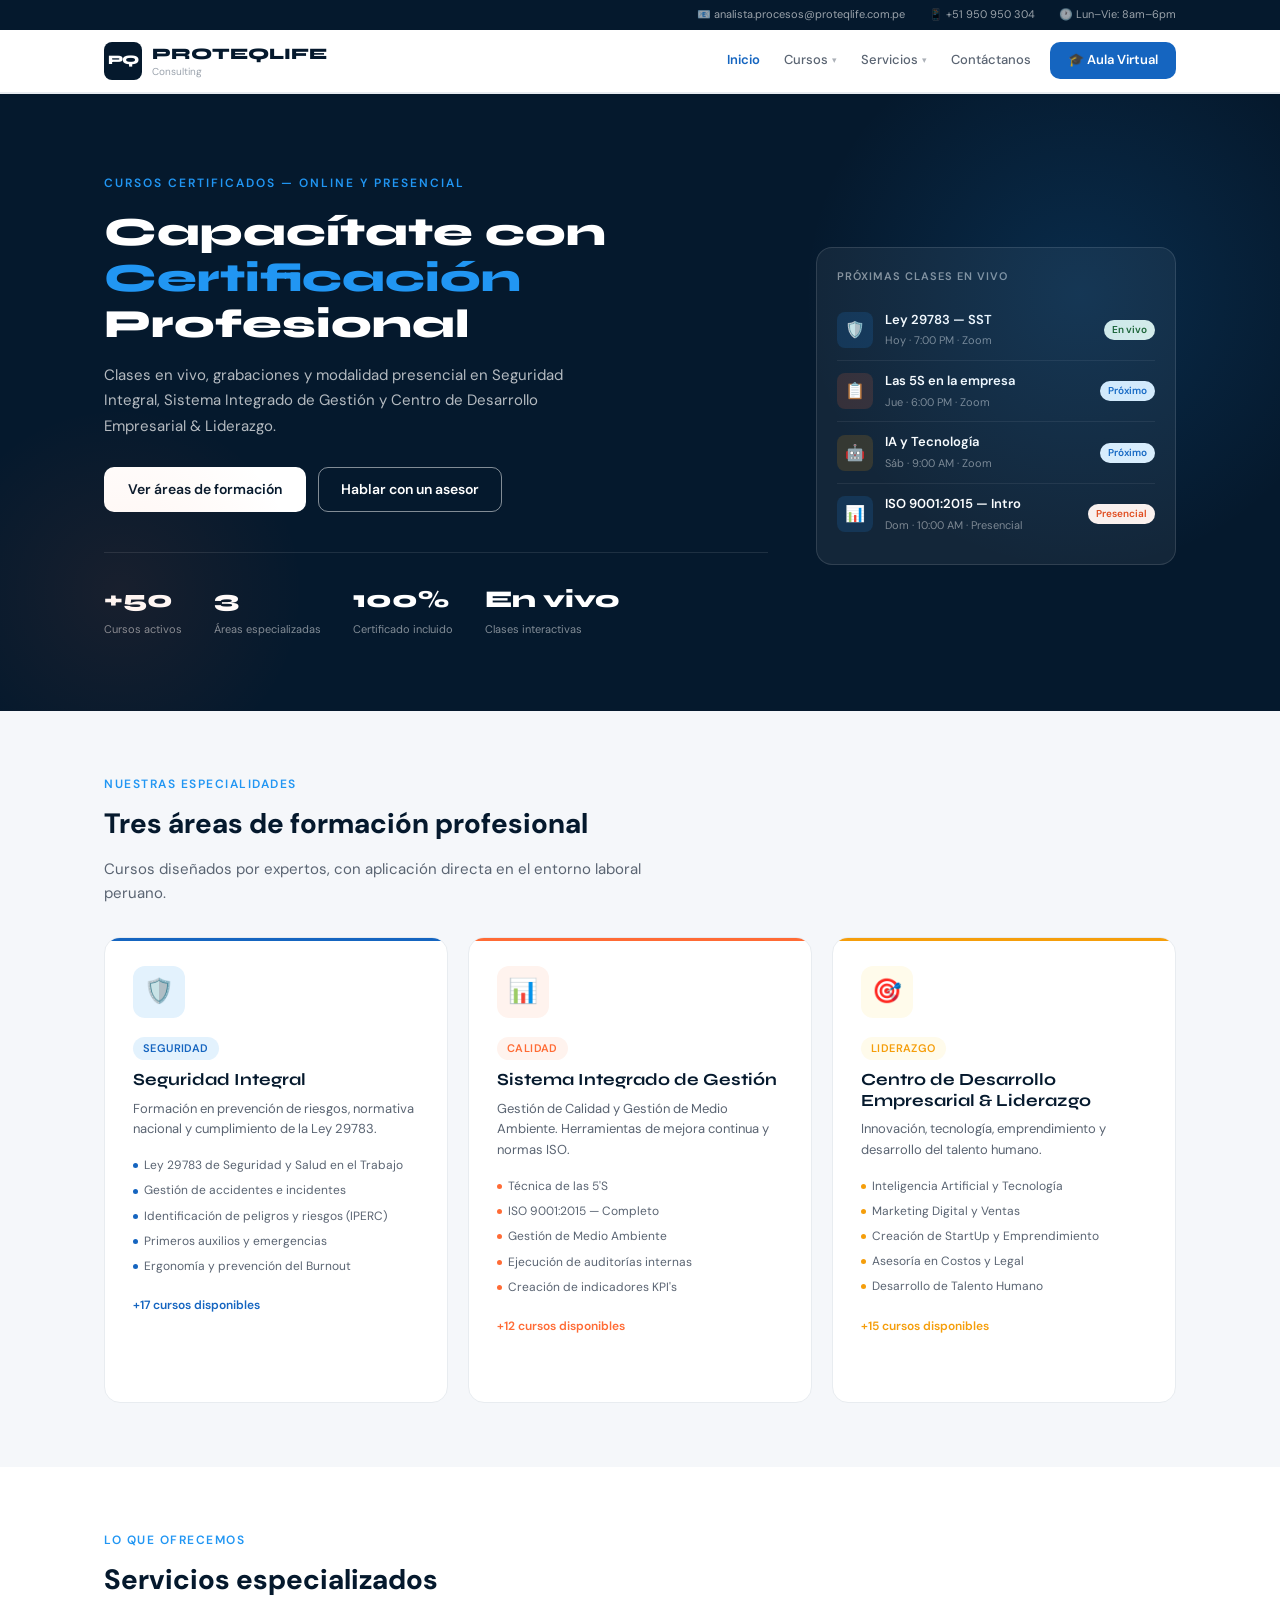
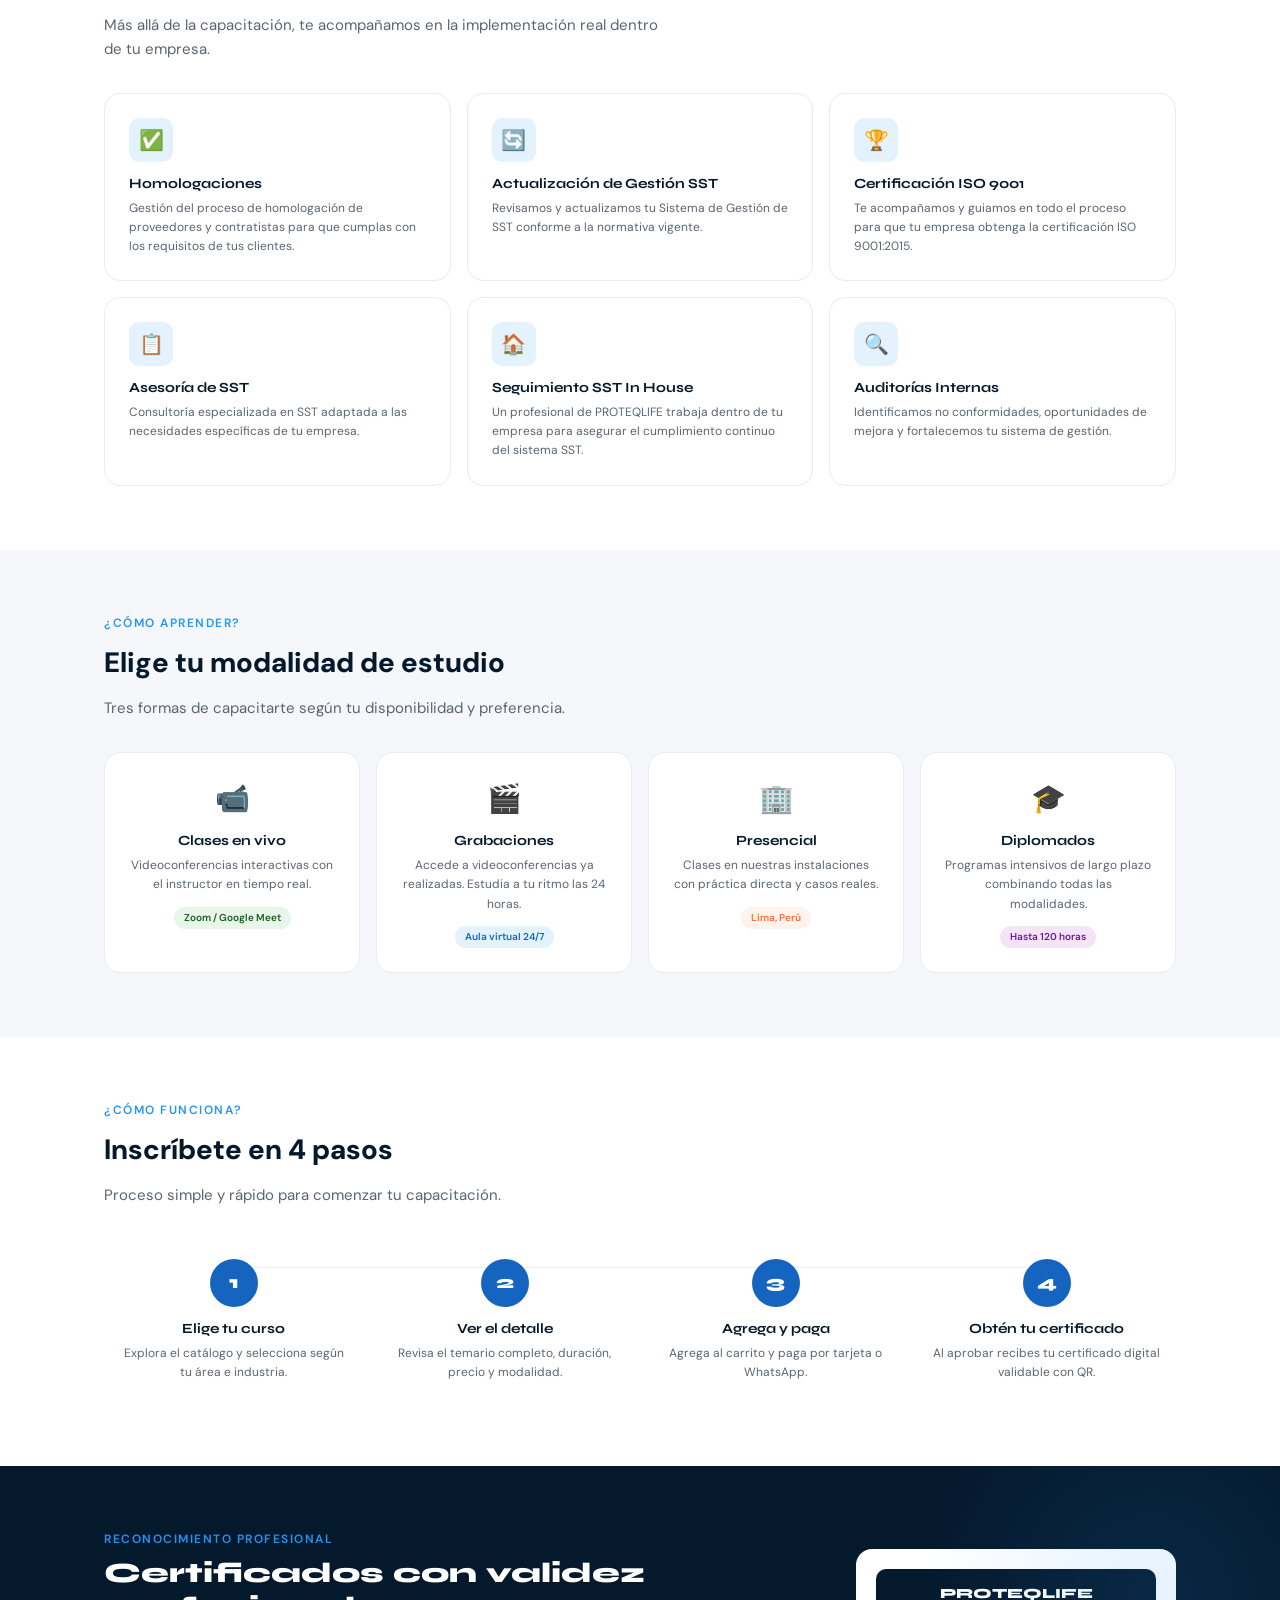
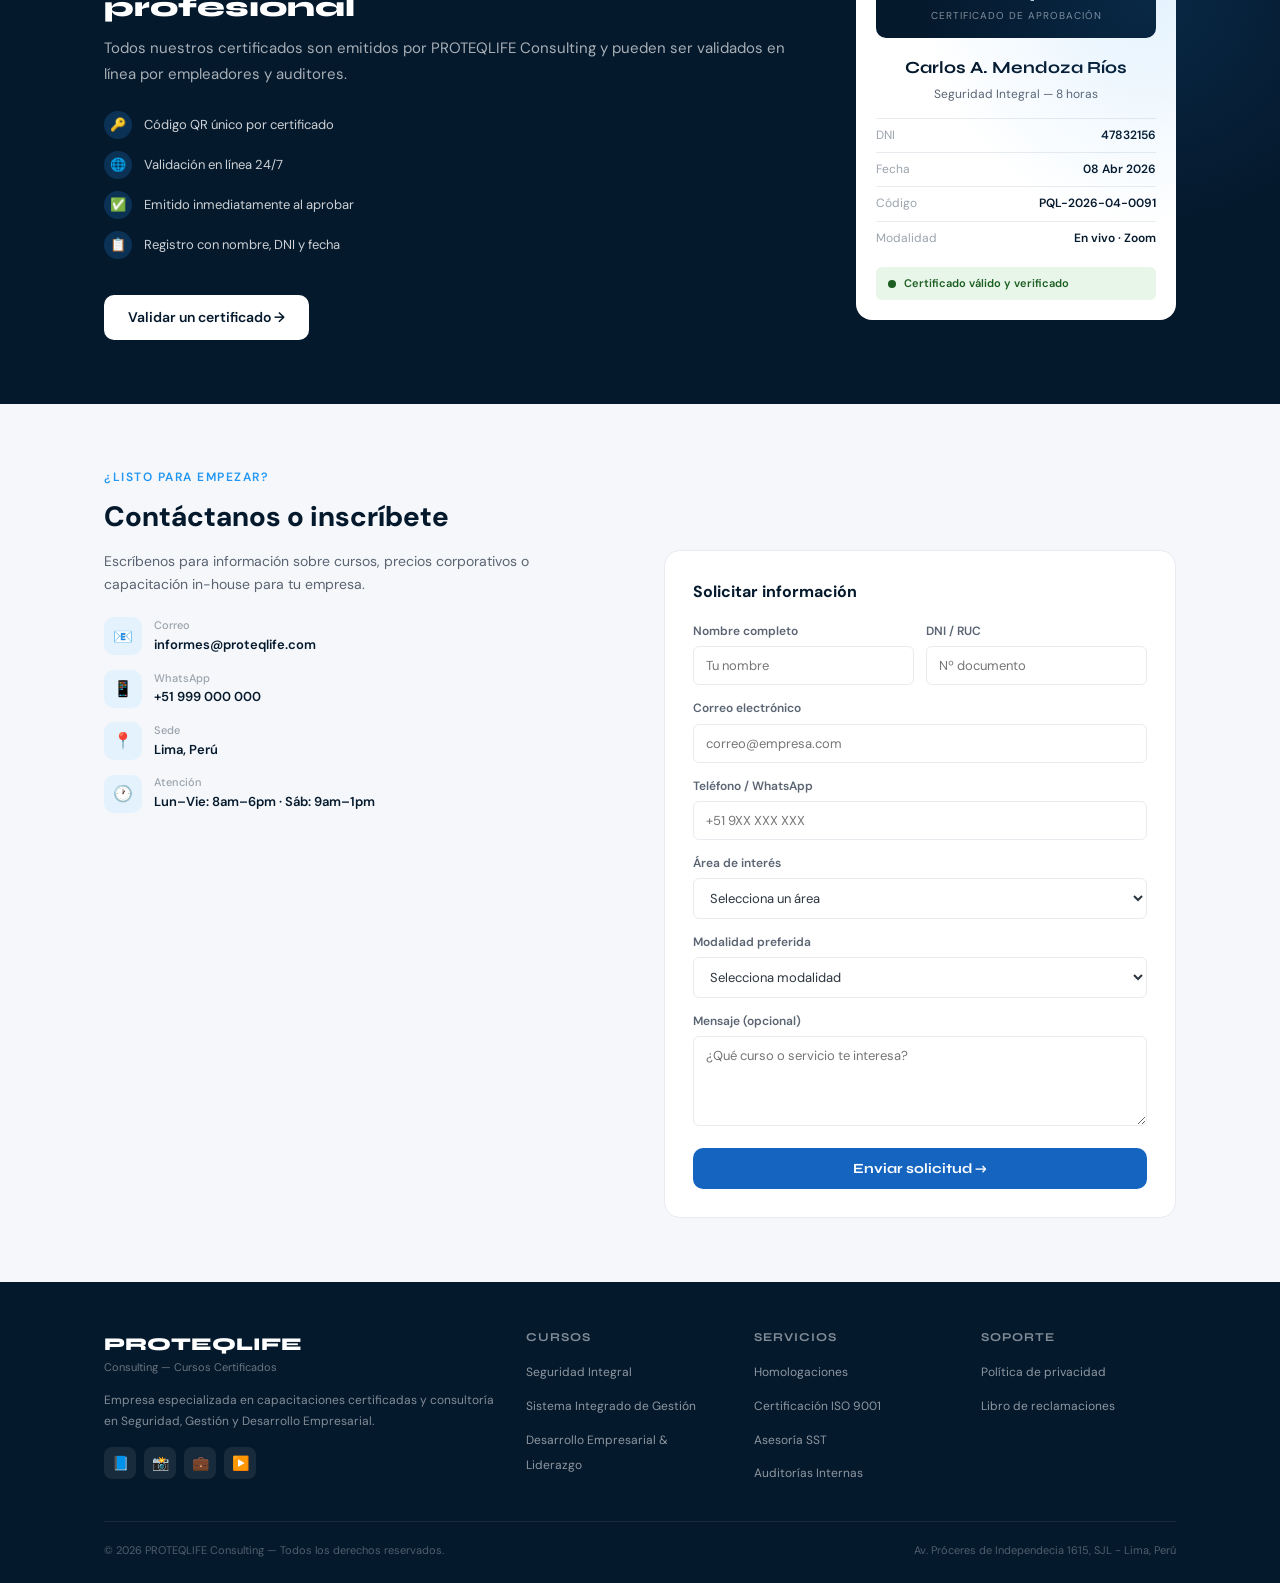
==== index.html @ 44cb8235 "Update index.html" ====
<!DOCTYPE html>
<html lang="es">
<head>
<meta charset="UTF-8">
<meta name="viewport" content="width=device-width, initial-scale=1.0">
<title>PROTEQLIFE Consulting — Cursos Certificados</title>
<link href="https://fonts.googleapis.com/css2?family=DM+Sans:wght@300;400;500;600&family=Syne:wght@600;700;800&display=swap" rel="stylesheet">
<style>
/* ═══════════════════════════════════════════
   VARIABLES
═══════════════════════════════════════════ */
:root {
  --navy:       #05192D;
  --navy-mid:   #0C3254;
  --blue:       #1565C0;
  --blue-bright:#2196F3;
  --blue-light: #E3F2FD;
  --accent:     #FF6B35;
  --accent-light:#FFF3EE;
  --gold:       #F59E0B;
  --gold-light: #FFFBEB;
  --green:      #1B5E20;
  --green-light:#E8F5E9;
  --gray-100:   #F5F7FA;
  --gray-200:   #E8ECF0;
  --gray-400:   #9BA3AD;
  --gray-600:   #5A6472;
  --gray-800:   #2C3540;
  --radius-sm:  6px;
  --radius-md:  10px;
  --radius-lg:  16px;
  --shadow-sm:  0 1px 3px rgba(5,25,45,.08);
  --shadow-md:  0 4px 16px rgba(5,25,45,.10);
  --shadow-lg:  0 12px 40px rgba(5,25,45,.14);
}

/* ═══════════════════════════════════════════
   RESET Y BASE
═══════════════════════════════════════════ */
*, *::before, *::after { box-sizing: border-box; margin: 0; padding: 0; }
html { scroll-behavior: smooth; }
body { font-family: 'DM Sans', sans-serif; color: var(--gray-800); background: #fff; line-height: 1.6; overflow-x: hidden; }
h1, h2, h3, h4 { font-family: 'Syne', sans-serif; line-height: 1.2; }
a { text-decoration: none; color: inherit; }
.container { max-width: 1120px; margin: 0 auto; padding: 0 24px; }

/* ═══════════════════════════════════════════
   NAVEGACIÓN
═══════════════════════════════════════════ */
nav {
  position: sticky; top: 0; z-index: 1000;
  background: rgba(255,255,255,.97);
  backdrop-filter: blur(12px);
  border-bottom: 1px solid var(--gray-200);
  box-shadow: var(--shadow-sm);
}
.nav-top {
  background: var(--navy);
  padding: 6px 0;
}
.nav-top-inner {
  display: flex; gap: 24px; justify-content: flex-end; align-items: center;
  font-size: 11px; color: rgba(255,255,255,.6);
}
.nav-main-inner {
  display: flex; align-items: center; justify-content: space-between; height: 62px;
}
.nav-logo {
  display: flex; align-items: center; gap: 10px; text-decoration: none;
}
.logo-box {
  width: 38px; height: 38px; background: var(--navy); border-radius: 8px;
  display: flex; align-items: center; justify-content: center;
}
.logo-box span {
  font-family: 'Syne', sans-serif; font-size: 13px; font-weight: 800;
  color: #fff; letter-spacing: -.5px;
}
.logo-name { font-family: 'Syne', sans-serif; font-size: 16px; font-weight: 800; color: var(--navy); }
.logo-sub  { font-size: 10px; color: var(--gray-400); margin-top: -2px; }

/* Links */
.nav-links { display: flex; gap: 2px; align-items: center; }
.nav-link {
  font-size: 13px; font-weight: 500; color: var(--gray-600);
  padding: 6px 11px; border-radius: 6px; transition: all .15s;
  cursor: pointer; white-space: nowrap; display: inline-flex;
  align-items: center; gap: 4px; background: none; border: none;
  font-family: inherit; text-decoration: none;
}
.nav-link:hover { background: var(--gray-100); color: var(--navy); }
.nav-link.active { color: var(--blue); font-weight: 600; }
.nav-caret { font-size: 9px; opacity: .5; transition: transform .2s; display: inline-block; }
.nav-aula {
  background: var(--blue); color: #fff !important; padding: 8px 18px !important;
  border-radius: var(--radius-md); font-size: 13px; font-weight: 600;
  margin-left: 6px; transition: background .15s;
}
.nav-aula:hover { background: var(--navy-mid) !important; }

/* Dropdowns */
.nav-dd { position: relative; display: inline-flex; align-items: center; }
.nav-mega, .nav-drop {
  display: none; position: absolute; top: 100%; padding-top: 8px; z-index: 9999;
}
.nav-mega { left: -20px; min-width: 540px; }
.nav-drop { left: 0; min-width: 280px; }
.nav-dd.open .nav-mega,
.nav-dd.open .nav-drop { display: block; }
.nav-dd.open .nav-caret { transform: rotate(180deg); }

/* ── NUEVO MEGA MENU: 2 columnas (áreas | cursos) ── */
.mega-box {
  background: #fff; border: 1px solid var(--gray-200); border-radius: var(--radius-lg);
  box-shadow: var(--shadow-lg);
  display: flex; flex-direction: row;
  overflow: hidden; min-height: 300px;
}
/* Columna izquierda: 3 áreas en vertical */
.mega-areas {
  display: flex; flex-direction: column;
  background: var(--gray-50);
  border-right: 1px solid var(--gray-200);
  min-width: 220px; padding: 8px;
  gap: 2px;
}
.mega-area-btn {
  display: flex; align-items: center; gap: 10px;
  padding: 12px 12px; border-radius: 10px;
  cursor: pointer; text-decoration: none;
  transition: all .15s; position: relative;
  border: 1.5px solid transparent;
}
.mega-area-btn:hover,
.mega-area-btn.activa {
  background: var(--white);
  border-color: var(--gray-200);
  box-shadow: var(--shadow-sm);
}
.mega-area-btn.activa .mega-area-arrow { opacity: 1; }
.mega-area-ic {
  width: 36px; height: 36px; border-radius: 8px;
  display: flex; align-items: center; justify-content: center;
  font-size: 17px; flex-shrink: 0;
}
.mega-area-info { flex: 1; min-width: 0; }
.mega-area-title { font-size: 13px; font-weight: 700; color: var(--navy); line-height: 1.25; }
.mega-area-sub   { font-size: 11px; color: var(--gray-400); margin-top: 2px; }
.mega-area-arrow { font-size: 11px; color: var(--gray-400); opacity: 0; transition: opacity .15s; }

/* Columna derecha: lista de cursos */
.mega-cursos-panel {
  flex: 1; padding: 16px 16px;
  display: none; flex-direction: column; gap: 0;
  min-width: 280px;
}
.mega-cursos-panel.visible { display: flex; }
.mega-cursos-header {
  display: flex; align-items: center; gap: 8px;
  padding-bottom: 12px; margin-bottom: 6px;
  border-bottom: 1px solid var(--gray-200);
}
.mega-cursos-header-ic {
  width: 28px; height: 28px; border-radius: 6px;
  display: flex; align-items: center; justify-content: center; font-size: 14px;
}
.mega-cursos-header-title { font-size: 12px; font-weight: 700; color: var(--navy); }
.mega-curso-link {
  display: flex; align-items: center; gap: 8px;
  font-size: 13px; color: var(--gray-600);
  padding: 7px 8px; border-radius: 6px;
  text-decoration: none; transition: all .15s;
}
.mega-curso-link::before {
  content: ''; width: 5px; height: 5px;
  border-radius: 50%; background: var(--gray-300);
  flex-shrink: 0; transition: background .15s;
}
.mega-curso-link:hover { background: var(--gray-100); color: var(--navy); }
.mega-curso-link:hover::before { background: var(--blue); }
.mega-ver-todos {
  display: flex; align-items: center; gap: 6px;
  font-size: 12px; font-weight: 700; color: var(--blue);
  padding: 8px 8px; border-radius: 6px;
  text-decoration: none; margin-top: 8px;
  border-top: 1px solid var(--gray-200); padding-top: 10px;
  transition: all .15s;
}
.mega-ver-todos:hover { background: var(--blue-light); }

/* Dropdown simple de servicios */
.mega-sep { background: var(--gray-200); width: 1px; margin: 0 16px; }
.mega-col { display: flex; flex-direction: column; gap: 2px; }
.mega-col-hd {
  display: flex; align-items: center; gap: 10px; margin-bottom: 10px;
  padding: 8px; border-bottom: 1px solid var(--gray-200);
  border-radius: 8px; text-decoration: none;
}
.mega-col-hd:hover { background: var(--gray-100); }
.mega-ic {
  width: 34px; height: 34px; border-radius: 8px;
  display: flex; align-items: center; justify-content: center; font-size: 16px; flex-shrink: 0;
}
.mega-col-title { font-size: 12px; font-weight: 700; color: var(--navy); line-height: 1.3; }
.mega-col-sub   { font-size: 10px; color: var(--gray-400); }
.mega-item {
  font-size: 12px; color: var(--gray-600); padding: 6px 8px;
  border-radius: 6px; transition: all .15s; text-decoration: none; display: block;
}
.mega-item:hover { background: var(--gray-100); color: var(--navy); }
.mega-all {
  color: var(--blue) !important; font-weight: 600; margin-top: 6px;
  padding-top: 8px; border-top: 1px solid var(--gray-200);
}
.mega-all:hover { background: var(--blue-light) !important; }

.drop-box {
  background: #fff; border: 1px solid var(--gray-200); border-radius: var(--radius-lg);
  box-shadow: var(--shadow-lg); padding: 8px;
}
.drop-item {
  display: flex; align-items: center; gap: 12px; padding: 9px 10px;
  border-radius: 8px; transition: all .15s; text-decoration: none; cursor: pointer;
}
.drop-item:hover { background: var(--gray-100); }
.drop-ic {
  width: 32px; height: 32px; border-radius: 8px; background: var(--blue-light);
  display: flex; align-items: center; justify-content: center;
  font-size: 14px; flex-shrink: 0;
}
.drop-name { font-size: 13px; font-weight: 500; color: var(--navy); }
.drop-sub  { font-size: 11px; color: var(--gray-400); }

/* Hamburger */
.hamburger {
  display: none; flex-direction: column; gap: 5px;
  cursor: pointer; padding: 6px; border: none; background: none; border-radius: 6px;
}
.hamburger span {
  display: block; width: 22px; height: 2px;
  background: var(--navy); border-radius: 2px; transition: all .3s;
}
.hamburger.open span:nth-child(1) { transform: translateY(7px) rotate(45deg); }
.hamburger.open span:nth-child(2) { opacity: 0; }
.hamburger.open span:nth-child(3) { transform: translateY(-7px) rotate(-45deg); }

/* Mobile menu */
.mob-menu { display: none; flex-direction: column; background: #fff; border-top: 1px solid var(--gray-200); }
.mob-menu.open { display: flex; }
.mob-link {
  font-size: 14px; font-weight: 500; color: var(--gray-600);
  padding: 13px 24px; border-bottom: 1px solid #f5f5f5; display: block;
}
.mob-link:hover { background: var(--gray-100); }
.mob-aula { color: var(--blue) !important; font-weight: 700; }
.mob-section-hd {
  font-size: 14px; font-weight: 600; color: var(--navy);
  padding: 13px 24px; border-bottom: 1px solid #f5f5f5;
  display: flex; justify-content: space-between; cursor: pointer;
}
.mob-section-hd:hover { background: var(--gray-100); }
.mob-section-body { display: none; padding: 8px 24px 12px; background: var(--gray-100); }
.mob-section-body.open { display: block; }
.mob-sub-label { font-size: 11px; font-weight: 700; text-transform: uppercase; letter-spacing: .5px; color: var(--gray-400); padding: 8px 0 4px; }
.mob-sub { display: block; font-size: 13px; color: var(--gray-600); padding: 6px 0; border-bottom: 1px solid var(--gray-200); text-decoration: none; }
.mob-sub:hover { color: var(--blue); }

/* ═══════════════════════════════════════════
   HERO
═══════════════════════════════════════════ */
.hero {
  background: var(--navy); position: relative; overflow: hidden; padding: 80px 0 72px;
}
.hero::before {
  content: ''; position: absolute; top: -100px; right: -100px;
  width: 600px; height: 600px;
  background: radial-gradient(circle, rgba(33,150,243,.15) 0%, transparent 65%);
  pointer-events: none;
}
.hero::after {
  content: ''; position: absolute; bottom: -80px; left: -80px;
  width: 400px; height: 400px;
  background: radial-gradient(circle, rgba(255,107,53,.08) 0%, transparent 65%);
  pointer-events: none;
}
.hero-grid { display: grid; grid-template-columns: 1fr 360px; gap: 48px; align-items: center; }
.hero-eyebrow { font-size: 12px; font-weight: 600; text-transform: uppercase; letter-spacing: 2px; color: var(--blue-bright); margin-bottom: 16px; }
.hero h1 { font-size: 40px; font-weight: 800; color: #fff; margin-bottom: 16px; line-height: 1.15; }
.hero h1 em { color: var(--blue-bright); font-style: normal; }
.hero p { font-size: 15px; color: rgba(255,255,255,.7); max-width: 480px; margin-bottom: 28px; line-height: 1.7; }
.hero-btns { display: flex; gap: 12px; flex-wrap: wrap; margin-bottom: 40px; }
.btn-white { display: inline-block; background: #fff; color: var(--navy); padding: 11px 24px; border-radius: var(--radius-md); font-size: 14px; font-weight: 600; cursor: pointer; border: none; transition: opacity .2s; }
.btn-white:hover { opacity: .9; }
.btn-outline-white { display: inline-block; background: transparent; color: #fff; padding: 10px 22px; border-radius: var(--radius-md); font-size: 14px; font-weight: 600; border: 1.5px solid rgba(255,255,255,.5); cursor: pointer; transition: all .2s; }
.btn-outline-white:hover { background: rgba(255,255,255,.1); }
.hero-stats { display: flex; gap: 32px; flex-wrap: wrap; border-top: 1px solid rgba(255,255,255,.1); padding-top: 28px; }
.hstat-num { font-family: 'Syne', sans-serif; font-size: 24px; font-weight: 800; color: #fff; }
.hstat-lbl { font-size: 11px; color: rgba(255,255,255,.5); margin-top: 2px; }

/* Tarjeta clases en vivo */
.hero-card { background: rgba(255,255,255,.06); border: 1px solid rgba(255,255,255,.12); border-radius: var(--radius-lg); padding: 20px; }
.hcard-title { font-size: 11px; font-weight: 600; text-transform: uppercase; letter-spacing: 1px; color: rgba(255,255,255,.5); margin-bottom: 14px; }
.hcard-row { display: flex; align-items: center; gap: 12px; padding: 10px 0; border-bottom: 1px solid rgba(255,255,255,.07); }
.hcard-row:last-child { border-bottom: none; }
.hcard-icon { width: 36px; height: 36px; border-radius: 8px; display: flex; align-items: center; justify-content: center; font-size: 16px; flex-shrink: 0; }
.hcard-name { font-size: 13px; font-weight: 600; color: #fff; margin-bottom: 2px; }
.hcard-meta { font-size: 11px; color: rgba(255,255,255,.45); }
.tag-vivo      { background: #E8F5E9; color: #1B5E20; font-size: 10px; font-weight: 600; padding: 2px 8px; border-radius: 20px; }
.tag-grabado   { background: #E3F2FD; color: #1565C0; font-size: 10px; font-weight: 600; padding: 2px 8px; border-radius: 20px; }
.tag-presencial{ background: #FFF3EE; color: #E64A19; font-size: 10px; font-weight: 600; padding: 2px 8px; border-radius: 20px; }

/* ═══════════════════════════════════════════
   SECCIÓN: EYEBROW / TITLES
═══════════════════════════════════════════ */
.section-eyebrow { font-size: 12px; font-weight: 600; text-transform: uppercase; letter-spacing: 1.5px; color: var(--blue-bright); margin-bottom: 8px; }
.section-title   { font-size: 28px; font-weight: 800; color: var(--navy); margin-bottom: 10px; }
.section-sub     { font-size: 15px; color: var(--gray-600); max-width: 560px; margin-bottom: 32px; }

/* ═══════════════════════════════════════════
   ÁREAS
═══════════════════════════════════════════ */
.areas { padding: 64px 0; background: var(--gray-100); }
.areas-grid { display: grid; grid-template-columns: repeat(3,1fr); gap: 20px; }
.area-card {
  background: #fff; border-radius: var(--radius-lg); padding: 28px;
  border: 1px solid var(--gray-200); transition: all .25s;
  position: relative; overflow: hidden; display: block; color: inherit; cursor: pointer;
}
.area-card::before {
  content: ''; position: absolute; top: 0; left: 0; right: 0; height: 3px;
  border-radius: var(--radius-lg) var(--radius-lg) 0 0;
}
.area-card.seg::before { background: var(--blue); }
.area-card.cal::before { background: var(--accent); }
.area-card.lid::before { background: var(--gold); }
.area-card:hover { transform: translateY(-6px); box-shadow: var(--shadow-lg); }
.area-card:hover .area-cta { opacity: 1; transform: translateX(0); }
.area-icon { width: 52px; height: 52px; border-radius: 12px; display: flex; align-items: center; justify-content: center; font-size: 24px; margin-bottom: 16px; }
.area-card.seg .area-icon { background: var(--blue-light); }
.area-card.cal .area-icon { background: var(--accent-light); }
.area-card.lid .area-icon { background: var(--gold-light); }
.area-card h3 { font-size: 17px; font-weight: 700; color: var(--navy); margin-bottom: 8px; }
.area-card p  { font-size: 13px; color: var(--gray-600); line-height: 1.6; margin-bottom: 16px; }
.area-topics  { display: flex; flex-direction: column; gap: 6px; margin-bottom: 20px; }
.area-topic   { font-size: 12px; color: var(--gray-600); display: flex; align-items: center; gap: 6px; }
.area-topic::before { content: ''; width: 5px; height: 5px; border-radius: 50%; flex-shrink: 0; }
.area-card.seg .area-topic::before { background: var(--blue); }
.area-card.cal .area-topic::before { background: var(--accent); }
.area-card.lid .area-topic::before { background: var(--gold); }
.area-count { font-size: 12px; font-weight: 600; }
.area-card.seg .area-count { color: var(--blue); }
.area-card.cal .area-count { color: var(--accent); }
.area-card.lid .area-count { color: var(--gold); }
.area-cta {
  display: flex; align-items: center; gap: 6px; font-size: 13px; font-weight: 700;
  opacity: 0; transform: translateX(-8px); transition: all .25s;
  padding-top: 16px; border-top: 1px solid var(--gray-200);
}
.area-card.seg .area-cta { color: var(--blue); }
.area-card.cal .area-cta { color: var(--accent); }
.area-card.lid .area-cta { color: var(--gold); }

/* ═══════════════════════════════════════════
   SERVICIOS
═══════════════════════════════════════════ */
.servicios { padding: 64px 0; background: #fff; }
.servicios-grid { display: grid; grid-template-columns: repeat(3,1fr); gap: 16px; }
.serv-card {
  border: 1px solid var(--gray-200); border-radius: var(--radius-lg);
  padding: 24px; transition: all .2s; cursor: pointer;
}
.serv-card:hover { border-color: var(--blue-bright); box-shadow: var(--shadow-md); transform: translateY(-3px); }
.serv-icon {
  width: 44px; height: 44px; border-radius: 10px; background: var(--blue-light);
  display: flex; align-items: center; justify-content: center;
  font-size: 20px; margin-bottom: 14px;
}
.serv-card h3 { font-size: 14px; font-weight: 700; color: var(--navy); margin-bottom: 6px; }
.serv-card p  { font-size: 12px; color: var(--gray-600); line-height: 1.6; }

/* ═══════════════════════════════════════════
   MODALIDADES
═══════════════════════════════════════════ */
.modalidades { padding: 64px 0; background: var(--gray-100); }
.modal-grid { display: grid; grid-template-columns: repeat(4,1fr); gap: 16px; }
.modal-card {
  border: 1px solid var(--gray-200); border-radius: var(--radius-lg);
  padding: 24px; text-align: center; transition: all .2s; background: #fff;
}
.modal-card:hover { border-color: var(--blue-bright); box-shadow: var(--shadow-md); transform: translateY(-3px); }
.modal-emoji { font-size: 28px; margin-bottom: 12px; }
.modal-card h3 { font-size: 14px; font-weight: 700; color: var(--navy); margin-bottom: 6px; }
.modal-card p  { font-size: 12px; color: var(--gray-600); line-height: 1.6; }
.modal-pill    { display: inline-block; margin-top: 12px; font-size: 10px; font-weight: 600; padding: 3px 10px; border-radius: 20px; }

/* ═══════════════════════════════════════════
   PROCESO
═══════════════════════════════════════════ */
.proceso { padding: 64px 0; background: #fff; }
.proceso-grid { display: grid; grid-template-columns: repeat(4,1fr); gap: 12px; position: relative; }
.proceso-grid::before {
  content: ''; position: absolute; top: 28px;
  left: calc(12.5% + 16px); right: calc(12.5% + 16px);
  height: 1px; background: var(--gray-200); z-index: 0;
}
.paso         { text-align: center; padding: 20px 16px; }
.paso-num     { width: 48px; height: 48px; border-radius: 50%; background: var(--blue); color: #fff; font-family: 'Syne', sans-serif; font-size: 18px; font-weight: 800; display: flex; align-items: center; justify-content: center; margin: 0 auto 14px; position: relative; z-index: 1; }
.paso h4      { font-size: 14px; font-weight: 700; color: var(--navy); margin-bottom: 6px; }
.paso p       { font-size: 12px; color: var(--gray-600); line-height: 1.6; }

/* ═══════════════════════════════════════════
   CERTIFICADOS
═══════════════════════════════════════════ */
.certificados {
  padding: 64px 0; background: var(--navy); position: relative; overflow: hidden;
}
.certificados::before {
  content: ''; position: absolute; top: -120px; right: -120px;
  width: 500px; height: 500px;
  background: radial-gradient(circle, rgba(33,150,243,.12) 0%, transparent 65%);
  pointer-events: none;
}
.cert-grid { display: grid; grid-template-columns: 1fr 320px; gap: 56px; align-items: center; }
.cert-left h2 { font-size: 28px; font-weight: 800; color: #fff; margin-bottom: 12px; }
.cert-left p  { font-size: 15px; color: rgba(255,255,255,.65); line-height: 1.7; margin-bottom: 24px; }
.cert-feats   { display: flex; flex-direction: column; gap: 12px; margin-bottom: 28px; }
.cert-feat    { display: flex; align-items: center; gap: 12px; }
.feat-dot     { width: 28px; height: 28px; border-radius: 50%; background: rgba(33,150,243,.2); display: flex; align-items: center; justify-content: center; font-size: 13px; flex-shrink: 0; }
.cert-feat span { font-size: 13px; color: rgba(255,255,255,.8); }
.cert-mockup  { background: #fff; border-radius: var(--radius-lg); padding: 20px; }
.cm-header    { background: var(--navy); border-radius: var(--radius-md); padding: 14px; text-align: center; margin-bottom: 16px; }
.cm-logo      { font-family: 'Syne', sans-serif; font-size: 14px; font-weight: 800; color: #fff; margin-bottom: 2px; }
.cm-subtitle  { font-size: 10px; color: rgba(255,255,255,.5); text-transform: uppercase; letter-spacing: 1px; }
.cm-name      { font-family: 'Syne', sans-serif; font-size: 17px; font-weight: 700; color: var(--navy); text-align: center; margin-bottom: 4px; }
.cm-course    { font-size: 12px; color: var(--gray-600); text-align: center; margin-bottom: 14px; }
.cm-rows      { border-top: 1px solid var(--gray-200); }
.cm-row       { display: flex; justify-content: space-between; padding: 7px 0; border-bottom: 1px solid var(--gray-200); font-size: 12px; }
.cm-row:last-child { border-bottom: none; }
.cm-row .lbl  { color: var(--gray-400); }
.cm-row .val  { font-weight: 600; color: var(--navy); }
.cm-valid     { display: flex; align-items: center; gap: 8px; margin-top: 12px; background: var(--green-light); padding: 8px 12px; border-radius: var(--radius-sm); }
.cm-valid-dot { width: 8px; height: 8px; border-radius: 50%; background: var(--green); flex-shrink: 0; }
.cm-valid span { font-size: 11px; font-weight: 600; color: var(--green); }

/* ═══════════════════════════════════════════
   CONTACTO
═══════════════════════════════════════════ */
.contacto { padding: 64px 0; background: var(--gray-100); }
.contacto-grid { display: grid; grid-template-columns: 1fr 1fr; gap: 48px; align-items: start; }
.contact-items { display: flex; flex-direction: column; gap: 14px; margin-top: 20px; }
.ci { display: flex; align-items: center; gap: 12px; }
.ci-icon { width: 38px; height: 38px; border-radius: 10px; background: var(--blue-light); display: flex; align-items: center; justify-content: center; font-size: 16px; flex-shrink: 0; }
.ci-label { font-size: 11px; color: var(--gray-400); font-weight: 500; }
.ci-val   { font-size: 13px; font-weight: 600; color: var(--navy); }
.contacto-form { background: #fff; border-radius: var(--radius-lg); padding: 28px; border: 1px solid var(--gray-200); }
.form-title { font-size: 16px; font-weight: 700; color: var(--navy); margin-bottom: 18px; }
.form-row   { display: grid; grid-template-columns: 1fr 1fr; gap: 12px; }
.form-group { margin-bottom: 14px; }
.form-group label { display: block; font-size: 12px; font-weight: 600; color: var(--gray-600); margin-bottom: 5px; }
.form-group input,
.form-group select,
.form-group textarea {
  width: 100%; padding: 10px 12px; border: 1px solid var(--gray-200);
  border-radius: var(--radius-sm); font-family: 'DM Sans', sans-serif;
  font-size: 13px; color: var(--gray-800); background: #fff;
  transition: border-color .15s; outline: none;
}
.form-group input:focus,
.form-group select:focus,
.form-group textarea:focus { border-color: var(--blue-bright); }
.form-group textarea { resize: vertical; min-height: 90px; }
.form-submit {
  width: 100%; padding: 12px; background: var(--blue); color: #fff; border: none;
  border-radius: var(--radius-md); font-family: 'Syne', sans-serif;
  font-size: 14px; font-weight: 700; cursor: pointer; transition: background .2s;
}
.form-submit:hover { background: var(--navy-mid); }

/* ═══════════════════════════════════════════
   FOOTER
═══════════════════════════════════════════ */
footer { background: var(--navy); padding: 48px 0 24px; }
.footer-grid { display: grid; grid-template-columns: 2fr 1fr 1fr 1fr; gap: 32px; margin-bottom: 36px; }
.footer-logo-name { font-family: 'Syne', sans-serif; font-size: 18px; font-weight: 800; color: #fff; }
.footer-logo-sub  { font-size: 11px; color: rgba(255,255,255,.4); margin-bottom: 14px; }
.footer-desc      { font-size: 12px; color: rgba(255,255,255,.5); line-height: 1.7; margin-bottom: 16px; }
.footer-socials   { display: flex; gap: 8px; }
.social-btn { width: 32px; height: 32px; border-radius: 8px; background: rgba(255,255,255,.08); display: flex; align-items: center; justify-content: center; font-size: 14px; cursor: pointer; transition: background .2s; }
.social-btn:hover { background: rgba(255,255,255,.15); }
.footer-col h4 { font-size: 12px; font-weight: 700; text-transform: uppercase; letter-spacing: 1px; color: rgba(255,255,255,.5); margin-bottom: 14px; }
.footer-col ul { list-style: none; display: flex; flex-direction: column; gap: 8px; }
.footer-col ul li a { font-size: 12px; color: rgba(255,255,255,.55); transition: color .15s; }
.footer-col ul li a:hover { color: #fff; }
.footer-bottom { border-top: 1px solid rgba(255,255,255,.08); padding-top: 20px; display: flex; justify-content: space-between; align-items: center; flex-wrap: wrap; gap: 8px; }
.footer-bottom p { font-size: 11px; color: rgba(255,255,255,.3); }

/* ═══════════════════════════════════════════
   RESPONSIVE
═══════════════════════════════════════════ */
@media(max-width:900px) {
  .nav-links { display: none !important; }
  .hamburger { display: flex; }
  .hero-grid { grid-template-columns: 1fr; }
  .hero-card { display: none; }
  .hero h1 { font-size: 30px; }
  .areas-grid { grid-template-columns: 1fr; }
  .servicios-grid { grid-template-columns: repeat(2,1fr); }
  .modal-grid { grid-template-columns: repeat(2,1fr); }
  .cert-grid { grid-template-columns: 1fr; }
  .cert-mockup { display: none; }
  .contacto-grid { grid-template-columns: 1fr; }
  .footer-grid { grid-template-columns: 1fr 1fr; }
  .proceso-grid { grid-template-columns: repeat(2,1fr); }
  .proceso-grid::before { display: none; }
}
@media(max-width:600px) {
  .nav-top { display: none; }
  .hero h1 { font-size: 26px; }
  .section-title { font-size: 22px; }
  .servicios-grid { grid-template-columns: 1fr; }
  .modal-grid { grid-template-columns: 1fr; }
  .footer-grid { grid-template-columns: 1fr; }
  .proceso-grid { grid-template-columns: 1fr 1fr; }
  .form-row { grid-template-columns: 1fr; }
}
</style>
</head>
<body>

<!-- ═══════════════════════════════════════════
     NAVEGACIÓN
═══════════════════════════════════════════ -->
<nav id="mainNav">
  <!-- Barra superior -->
  <div class="nav-top">
    <div class="container">
      <div class="nav-top-inner">
        <span>📧 analista.procesos@proteqlife.com.pe</span>
        <span>📱 +51 950 950 304</span>
        <span>🕐 Lun–Vie: 8am–6pm</span>
      </div>
    </div>
  </div>

  <!-- Barra principal -->
  <div style="background:rgba(255,255,255,.97);backdrop-filter:blur(12px);border-bottom:1px solid var(--gray-200)">
    <div class="container">
      <div class="nav-main-inner">

        <!-- Logo -->
        <a href="index.html" class="nav-logo">
          <div class="logo-box"><span>PQ</span></div>
          <div>
            <div class="logo-name">PROTEQLIFE</div>
            <div class="logo-sub">Consulting</div>
          </div>
        </a>

        <!-- Links desktop -->
        <div class="nav-links" id="navLinks">
          <a href="index.html" class="nav-link active">Inicio</a>

          <!-- CURSOS -->
          <div class="nav-dd" id="ddCursos">
            <span class="nav-link" id="trigCursos">
              Cursos <span class="nav-caret">▾</span>
            </span>
            <div class="nav-mega">
              <div class="mega-box">

                <!-- COLUMNA IZQUIERDA: 3 áreas -->
                <div class="mega-areas">
                  <div class="mega-area-btn activa" data-area="sso"
                       onmouseenter="activarArea('sso',this)">
                    <span class="mega-area-ic" style="background:#E3F2FD">🛡️</span>
                    <div class="mega-area-info">
                      <div class="mega-area-title">Seguridad Integral</div>
                      <div class="mega-area-sub">SST y prevención de riesgos</div>
                    </div>
                    <span class="mega-area-arrow">›</span>
                  </div>
                  <div class="mega-area-btn" data-area="calidad"
                       onmouseenter="activarArea('calidad',this)">
                    <span class="mega-area-ic" style="background:#FFF3EE">📊</span>
                    <div class="mega-area-info">
                      <div class="mega-area-title">Sist. Integrado de Gestión</div>
                      <div class="mega-area-sub">Calidad y Medio Ambiente</div>
                    </div>
                    <span class="mega-area-arrow">›</span>
                  </div>
                  <div class="mega-area-btn" data-area="liderazgo"
                       onmouseenter="activarArea('liderazgo',this)">
                    <span class="mega-area-ic" style="background:#FFFBEB">🎯</span>
                    <div class="mega-area-info">
                      <div class="mega-area-title">Desarrollo Empresarial</div>
                      <div class="mega-area-sub">& Liderazgo</div>
                    </div>
                    <span class="mega-area-arrow">›</span>
                  </div>
                </div>

                <!-- COLUMNA DERECHA: cursos por área -->

                <!-- SEGURIDAD INTEGRAL -->
                <div class="mega-cursos-panel visible" id="panel-sso">
                  <div class="mega-cursos-header">
                    <span class="mega-cursos-header-ic" style="background:#E3F2FD">🛡️</span>
                    <span class="mega-cursos-header-title">Seguridad Integral</span>
                  </div>
                  <a href="curso-detalle.html?slug=ley-29783" class="mega-curso-link">Ley 29783 — SST</a>
                  <a href="curso-detalle.html?slug=iperc" class="mega-curso-link">IPERC</a>
                  <a href="curso-detalle.html?slug=gestion-accidentes" class="mega-curso-link">Gestión de Accidentes</a>
                  <a href="curso-detalle.html?slug=gestion-incidentes" class="mega-curso-link">Gestión de Incidentes</a>
                  <a href="curso-detalle.html?slug=comite-supervisor-sst" class="mega-curso-link">Comité o Supervisor SST</a>
                  <a href="curso-detalle.html?slug=ats" class="mega-curso-link">Análisis de Trabajo Seguro (ATS)</a>
                  <a href="curso-detalle.html?slug=investigacion-accidentes" class="mega-curso-link">Investigación de Accidentes</a>
                  <a href="curso-detalle.html?slug=primeros-auxilios" class="mega-curso-link">Primeros Auxilios</a>
                  <a href="curso-detalle.html?slug=ergonomia" class="mega-curso-link">Ergonomía Laboral</a>
                  <a href="curso-detalle.html?slug=prevencion-burnout" class="mega-curso-link">Prevención del Burnout</a>
                  <a href="curso-detalle.html?slug=manejo-defensivo" class="mega-curso-link">Manejo Defensivo</a>
                  <a href="cursos-sso.html" class="mega-ver-todos">Ver todos los cursos de SST →</a>
                </div>

                <!-- CALIDAD -->
                <div class="mega-cursos-panel" id="panel-calidad">
                  <div class="mega-cursos-header">
                    <span class="mega-cursos-header-ic" style="background:#FFF3EE">📊</span>
                    <span class="mega-cursos-header-title">Sist. Integrado de Gestión</span>
                  </div>
                  <a href="curso-detalle.html?slug=tecnica-5s" class="mega-curso-link">Técnica de las 5S</a>
                  <a href="curso-detalle.html?slug=ciclo-deming" class="mega-curso-link">Ciclo de Deming (PHVA)</a>
                  <a href="curso-detalle.html?slug=cantidad-vs-calidad" class="mega-curso-link">Cantidad vs Calidad</a>
                  <a href="curso-detalle.html?slug=iso-9001" class="mega-curso-link">ISO 9001:2015</a>
                  <a href="curso-detalle.html?slug=auditorias-internas" class="mega-curso-link">Auditorías Internas</a>
                  <a href="curso-detalle.html?slug=gestion-ambiental" class="mega-curso-link">Gestión Ambiental ISO 14001</a>
                  <a href="curso-detalle.html?slug=kpi-calidad" class="mega-curso-link">Indicadores KPI de Calidad</a>
                  <a href="curso-detalle.html?slug=atencion-cliente" class="mega-curso-link">Atención al Cliente</a>
                  <a href="curso-detalle.html?slug=trabajo-equipo" class="mega-curso-link">Trabajo en Equipo</a>
                  <a href="cursos-calidad.html" class="mega-ver-todos">Ver todos los cursos →</a>
                </div>

                <!-- LIDERAZGO -->
                <div class="mega-cursos-panel" id="panel-liderazgo">
                  <div class="mega-cursos-header">
                    <span class="mega-cursos-header-ic" style="background:#FFFBEB">🎯</span>
                    <span class="mega-cursos-header-title">Desarrollo Empresarial & Liderazgo</span>
                  </div>
                  <a href="curso-detalle.html?slug=ia-fundamentos" class="mega-curso-link">Fundamentos de IA</a>
                  <a href="curso-detalle.html?slug=chatgpt-productividad" class="mega-curso-link">ChatGPT y herramientas IA</a>
                  <a href="curso-detalle.html?slug=marketing-digital" class="mega-curso-link">Marketing Digital y Ventas</a>
                  <a href="curso-detalle.html?slug=startup-emprendimiento" class="mega-curso-link">StartUp y Emprendimiento</a>
                  <a href="curso-detalle.html?slug=talento-humano" class="mega-curso-link">Talento Humano</a>
                  <a href="curso-detalle.html?slug=habilidades-blandas" class="mega-curso-link">Habilidades Blandas</a>
                  <a href="curso-detalle.html?slug=liderazgo-situacional" class="mega-curso-link">Liderazgo Situacional</a>
                  <a href="curso-detalle.html?slug=marco-legal" class="mega-curso-link">Marco Legal Empresarial</a>
                  <a href="curso-detalle.html?slug=tributacion-basica" class="mega-curso-link">Tributación Básica</a>
                  <a href="cursos-liderazgo.html" class="mega-ver-todos">Ver todos los cursos →</a>
                </div>

              </div>
            </div>
          </div>

          <!-- SERVICIOS -->
          <div class="nav-dd" id="ddServicios">
            <span class="nav-link" id="trigServicios">
              Servicios <span class="nav-caret">▾</span>
            </span>
            <div class="nav-drop">
              <div class="drop-box">
                <a href="servicio.html?s=homologaciones" class="drop-item">
                  <span class="drop-ic">✅</span>
                  <div><div class="drop-name">Homologaciones</div><div class="drop-sub">Proveedores y contratistas</div></div>
                </a>
                <a href="servicio.html?s=gestion-sst" class="drop-item">
                  <span class="drop-ic">🔄</span>
                  <div><div class="drop-name">Actualización Gestión SST</div><div class="drop-sub">Sistema al día</div></div>
                </a>
                <a href="servicio.html?s=iso9001" class="drop-item">
                  <span class="drop-ic">🏆</span>
                  <div><div class="drop-name">Certificación ISO 9001</div><div class="drop-sub">Acompañamiento completo</div></div>
                </a>
                <a href="servicio.html?s=asesoria-sst" class="drop-item">
                  <span class="drop-ic">📋</span>
                  <div><div class="drop-name">Asesoría de SST</div><div class="drop-sub">Consultoría especializada</div></div>
                </a>
                <a href="servicio.html?s=seguimiento-sst" class="drop-item">
                  <span class="drop-ic">🏠</span>
                  <div><div class="drop-name">Seguimiento SST In House</div><div class="drop-sub">Gestión en tu empresa</div></div>
                </a>
                <a href="servicio.html?s=auditorias" class="drop-item">
                  <span class="drop-ic">🔍</span>
                  <div><div class="drop-name">Auditorías Internas</div><div class="drop-sub">Evaluación y mejora</div></div>
                </a>
              </div>
            </div>
          </div>

          <a href="#contacto" class="nav-link">Contáctanos</a>
          <a href="aula-virtual.html" class="nav-link nav-aula">🎓 Aula Virtual</a>
        </div>

        <!-- Hamburger móvil -->
        <button class="hamburger" id="hamburger" onclick="toggleMob()" aria-label="Menú">
          <span></span><span></span><span></span>
        </button>
      </div>
    </div>
  </div>

  <!-- Menú móvil -->
  <div class="mob-menu" id="mobMenu">
    <a href="index.html"       class="mob-link">🏠 Inicio</a>
    <div>
      <div class="mob-section-hd" onclick="toggleMobSection(this)">📚 Cursos <span>▾</span></div>
      <div class="mob-section-body">
        <div class="mob-sub-label">🛡️ Seguridad Integral</div>
        <a href="curso-detalle.html?slug=ley-29783" class="mob-sub">Ley 29783 — SST</a>
        <a href="curso-detalle.html?slug=iperc" class="mob-sub">IPERC</a>
        <a href="curso-detalle.html?slug=primeros-auxilios" class="mob-sub">Primeros Auxilios</a>
        <a href="cursos-sso.html" class="mob-sub" style="color:var(--blue);font-weight:600">Ver todos →</a>
        <div class="mob-sub-label" style="margin-top:8px">📊 Sist. Integrado de Gestión</div>
        <a href="curso-detalle.html?slug=tecnica-5s" class="mob-sub">Técnica de las 5S</a>
        <a href="curso-detalle.html?slug=iso-9001" class="mob-sub">ISO 9001:2015</a>
        <a href="cursos-calidad.html" class="mob-sub" style="color:var(--blue);font-weight:600">Ver todos →</a>
        <div class="mob-sub-label" style="margin-top:8px">🎯 Desarrollo Empresarial & Liderazgo</div>
        <a href="curso-detalle.html?slug=ia-fundamentos" class="mob-sub">Fundamentos de IA</a>
        <a href="curso-detalle.html?slug=startup-emprendimiento" class="mob-sub">StartUp y Emprendimiento</a>
        <a href="cursos-liderazgo.html" class="mob-sub" style="color:var(--blue);font-weight:600">Ver todos →</a>
      </div>
    </div>
    <div>
      <div class="mob-section-hd" onclick="toggleMobSection(this)">🔧 Servicios <span>▾</span></div>
      <div class="mob-section-body">
        <a href="servicio.html?s=homologaciones" class="mob-sub">Homologaciones</a>
        <a href="servicio.html?s=gestion-sst" class="mob-sub">Actualización Gestión SST</a>
        <a href="servicio.html?s=iso9001" class="mob-sub">Certificación ISO 9001</a>
        <a href="servicio.html?s=asesoria-sst" class="mob-sub">Asesoría de SST</a>
        <a href="servicio.html?s=seguimiento-sst" class="mob-sub">Seguimiento SST In House</a>
        <a href="servicio.html?s=auditorias" class="mob-sub">Auditorías Internas</a>
      </div>
    </div>
    <a href="#contacto"          class="mob-link">📩 Contáctanos</a>
    <a href="aula-virtual.html"  class="mob-link mob-aula">🎓 Aula Virtual</a>
  </div>
</nav>

<!-- ═══════════════════════════════════════════
     HERO
═══════════════════════════════════════════ -->
<section class="hero">
  <div class="container">
    <div class="hero-grid">
      <div>
        <div class="hero-eyebrow">Cursos certificados — Online y Presencial</div>
        <h1>Capacítate con <em>Certificación</em> Profesional</h1>
        <p>Clases en vivo, grabaciones y modalidad presencial en Seguridad Integral, Sistema Integrado de Gestión y Centro de Desarrollo Empresarial & Liderazgo.</p>
        <div class="hero-btns">
          <a href="#areas" class="btn-white">Ver áreas de formación</a>
          <a href="#contacto" class="btn-outline-white">Hablar con un asesor</a>
        </div>
        <div class="hero-stats">
          <div><div class="hstat-num">+50</div><div class="hstat-lbl">Cursos activos</div></div>
          <div><div class="hstat-num">3</div><div class="hstat-lbl">Áreas especializadas</div></div>
          <div><div class="hstat-num">100%</div><div class="hstat-lbl">Certificado incluido</div></div>
          <div><div class="hstat-num">En vivo</div><div class="hstat-lbl">Clases interactivas</div></div>
        </div>
      </div>
      <div class="hero-card">
        <div class="hcard-title">Próximas clases en vivo</div>
        <div class="hcard-row">
          <div class="hcard-icon" style="background:rgba(33,150,243,.15)">🛡️</div>
          <div style="flex:1"><div class="hcard-name">Ley 29783 — SST</div><div class="hcard-meta">Hoy · 7:00 PM · Zoom</div></div>
          <span class="tag-vivo">En vivo</span>
        </div>
        <div class="hcard-row">
          <div class="hcard-icon" style="background:rgba(255,107,53,.15)">📋</div>
          <div style="flex:1"><div class="hcard-name">Las 5S en la empresa</div><div class="hcard-meta">Jue · 6:00 PM · Zoom</div></div>
          <span class="tag-grabado">Próximo</span>
        </div>
        <div class="hcard-row">
          <div class="hcard-icon" style="background:rgba(245,158,11,.15)">🤖</div>
          <div style="flex:1"><div class="hcard-name">IA y Tecnología</div><div class="hcard-meta">Sáb · 9:00 AM · Zoom</div></div>
          <span class="tag-grabado">Próximo</span>
        </div>
        <div class="hcard-row">
          <div class="hcard-icon" style="background:rgba(33,150,243,.15)">📊</div>
          <div style="flex:1"><div class="hcard-name">ISO 9001:2015 — Intro</div><div class="hcard-meta">Dom · 10:00 AM · Presencial</div></div>
          <span class="tag-presencial">Presencial</span>
        </div>
      </div>
    </div>
  </div>
</section>

<!-- ═══════════════════════════════════════════
     ÁREAS
═══════════════════════════════════════════ -->
<section class="areas" id="areas">
  <div class="container">
    <div class="section-eyebrow">Nuestras especialidades</div>
    <div class="section-title">Tres áreas de formación profesional</div>
    <div class="section-sub">Cursos diseñados por expertos, con aplicación directa en el entorno laboral peruano.</div>
    <div class="areas-grid">

      <a href="cursos-sso.html" class="area-card seg">
        <div class="area-icon">🛡️</div>
        <span style="display:inline-block;font-size:11px;font-weight:600;padding:3px 10px;border-radius:20px;background:var(--blue-light);color:var(--blue);text-transform:uppercase;letter-spacing:.4px">Seguridad</span>
        <h3 style="margin-top:10px">Seguridad Integral</h3>
        <p>Formación en prevención de riesgos, normativa nacional y cumplimiento de la Ley 29783.</p>
        <div class="area-topics">
          <div class="area-topic">Ley 29783 de Seguridad y Salud en el Trabajo</div>
          <div class="area-topic">Gestión de accidentes e incidentes</div>
          <div class="area-topic">Identificación de peligros y riesgos (IPERC)</div>
          <div class="area-topic">Primeros auxilios y emergencias</div>
          <div class="area-topic">Ergonomía y prevención del Burnout</div>
        </div>
        <div class="area-count">+17 cursos disponibles</div>
        <div class="area-cta">Ver todos los cursos <span>→</span></div>
      </a>

      <a href="cursos-calidad.html" class="area-card cal">
        <div class="area-icon">📊</div>
        <span style="display:inline-block;font-size:11px;font-weight:600;padding:3px 10px;border-radius:20px;background:var(--accent-light);color:var(--accent);text-transform:uppercase;letter-spacing:.4px">Calidad</span>
        <h3 style="margin-top:10px">Sistema Integrado de Gestión</h3>
        <p>Gestión de Calidad y Gestión de Medio Ambiente. Herramientas de mejora continua y normas ISO.</p>
        <div class="area-topics">
          <div class="area-topic">Técnica de las 5'S</div>
          <div class="area-topic">ISO 9001:2015 — Completo</div>
          <div class="area-topic">Gestión de Medio Ambiente</div>
          <div class="area-topic">Ejecución de auditorías internas</div>
          <div class="area-topic">Creación de indicadores KPI's</div>
        </div>
        <div class="area-count">+12 cursos disponibles</div>
        <div class="area-cta">Ver todos los cursos <span>→</span></div>
      </a>

      <a href="cursos-liderazgo.html" class="area-card lid">
        <div class="area-icon">🎯</div>
        <span style="display:inline-block;font-size:11px;font-weight:600;padding:3px 10px;border-radius:20px;background:var(--gold-light);color:var(--gold);text-transform:uppercase;letter-spacing:.4px">Liderazgo</span>
        <h3 style="margin-top:10px">Centro de Desarrollo Empresarial & Liderazgo</h3>
        <p>Innovación, tecnología, emprendimiento y desarrollo del talento humano.</p>
        <div class="area-topics">
          <div class="area-topic">Inteligencia Artificial y Tecnología</div>
          <div class="area-topic">Marketing Digital y Ventas</div>
          <div class="area-topic">Creación de StartUp y Emprendimiento</div>
          <div class="area-topic">Asesoría en Costos y Legal</div>
          <div class="area-topic">Desarrollo de Talento Humano</div>
        </div>
        <div class="area-count">+15 cursos disponibles</div>
        <div class="area-cta">Ver todos los cursos <span>→</span></div>
      </a>

    </div>
  </div>
</section>

<!-- ═══════════════════════════════════════════
     SERVICIOS
═══════════════════════════════════════════ -->
<section class="servicios" id="servicios">
  <div class="container">
    <div class="section-eyebrow">Lo que ofrecemos</div>
    <div class="section-title">Servicios especializados</div>
    <div class="section-sub">Más allá de la capacitación, te acompañamos en la implementación real dentro de tu empresa.</div>
    <div class="servicios-grid">
      <div class="serv-card" onclick="location.href='servicio.html?s=homologaciones'" style="cursor:pointer"><div class="serv-icon">✅</div><h3>Homologaciones</h3><p>Gestión del proceso de homologación de proveedores y contratistas para que cumplas con los requisitos de tus clientes.</p></div>
      <div class="serv-card" onclick="location.href='servicio.html?s=gestion-sst'" style="cursor:pointer"><div class="serv-icon">🔄</div><h3>Actualización de Gestión SST</h3><p>Revisamos y actualizamos tu Sistema de Gestión de SST conforme a la normativa vigente.</p></div>
      <div class="serv-card" onclick="location.href='servicio.html?s=iso9001'" style="cursor:pointer"><div class="serv-icon">🏆</div><h3>Certificación ISO 9001</h3><p>Te acompañamos y guiamos en todo el proceso para que tu empresa obtenga la certificación ISO 9001:2015.</p></div>
      <div class="serv-card" onclick="location.href='servicio.html?s=asesoria-sst'" style="cursor:pointer"><div class="serv-icon">📋</div><h3>Asesoría de SST</h3><p>Consultoría especializada en SST adaptada a las necesidades específicas de tu empresa.</p></div>
      <div class="serv-card" onclick="location.href='servicio.html?s=seguimiento-sst'" style="cursor:pointer"><div class="serv-icon">🏠</div><h3>Seguimiento SST In House</h3><p>Un profesional de PROTEQLIFE trabaja dentro de tu empresa para asegurar el cumplimiento continuo del sistema SST.</p></div>
      <div class="serv-card" onclick="location.href='servicio.html?s=auditorias'" style="cursor:pointer"><div class="serv-icon">🔍</div><h3>Auditorías Internas</h3><p>Identificamos no conformidades, oportunidades de mejora y fortalecemos tu sistema de gestión.</p></div>
    </div>
  </div>
</section>

<!-- ═══════════════════════════════════════════
     MODALIDADES
═══════════════════════════════════════════ -->
<section class="modalidades" id="modalidades">
  <div class="container">
    <div class="section-eyebrow">¿Cómo aprender?</div>
    <div class="section-title">Elige tu modalidad de estudio</div>
    <div class="section-sub">Tres formas de capacitarte según tu disponibilidad y preferencia.</div>
    <div class="modal-grid">
      <div class="modal-card"><div class="modal-emoji">📹</div><h3>Clases en vivo</h3><p>Videoconferencias interactivas con el instructor en tiempo real.</p><div class="modal-pill" style="background:var(--green-light);color:var(--green)">Zoom / Google Meet</div></div>
      <div class="modal-card"><div class="modal-emoji">🎬</div><h3>Grabaciones</h3><p>Accede a videoconferencias ya realizadas. Estudia a tu ritmo las 24 horas.</p><div class="modal-pill" style="background:var(--blue-light);color:var(--blue)">Aula virtual 24/7</div></div>
      <div class="modal-card"><div class="modal-emoji">🏢</div><h3>Presencial</h3><p>Clases en nuestras instalaciones con práctica directa y casos reales.</p><div class="modal-pill" style="background:var(--accent-light);color:var(--accent)">Lima, Perú</div></div>
      <div class="modal-card"><div class="modal-emoji">🎓</div><h3>Diplomados</h3><p>Programas intensivos de largo plazo combinando todas las modalidades.</p><div class="modal-pill" style="background:#F3E5F5;color:#6A1B9A">Hasta 120 horas</div></div>
    </div>
  </div>
</section>

<!-- ═══════════════════════════════════════════
     PROCESO
═══════════════════════════════════════════ -->
<section class="proceso">
  <div class="container">
    <div class="section-eyebrow">¿Cómo funciona?</div>
    <div class="section-title">Inscríbete en 4 pasos</div>
    <div class="section-sub">Proceso simple y rápido para comenzar tu capacitación.</div>
    <div class="proceso-grid">
      <div class="paso"><div class="paso-num">1</div><h4>Elige tu curso</h4><p>Explora el catálogo y selecciona según tu área e industria.</p></div>
      <div class="paso"><div class="paso-num">2</div><h4>Ver el detalle</h4><p>Revisa el temario completo, duración, precio y modalidad.</p></div>
      <div class="paso"><div class="paso-num">3</div><h4>Agrega y paga</h4><p>Agrega al carrito y paga por tarjeta o WhatsApp.</p></div>
      <div class="paso"><div class="paso-num">4</div><h4>Obtén tu certificado</h4><p>Al aprobar recibes tu certificado digital validable con QR.</p></div>
    </div>
  </div>
</section>

<!-- ═══════════════════════════════════════════
     CERTIFICADOS
═══════════════════════════════════════════ -->
<section class="certificados" id="certificados">
  <div class="container">
    <div class="cert-grid">
      <div class="cert-left">
        <div class="section-eyebrow" style="color:var(--blue-bright)">Reconocimiento profesional</div>
        <h2>Certificados con validez profesional</h2>
        <p>Todos nuestros certificados son emitidos por PROTEQLIFE Consulting y pueden ser validados en línea por empleadores y auditores.</p>
        <div class="cert-feats">
          <div class="cert-feat"><div class="feat-dot">🔑</div><span>Código QR único por certificado</span></div>
          <div class="cert-feat"><div class="feat-dot">🌐</div><span>Validación en línea 24/7</span></div>
          <div class="cert-feat"><div class="feat-dot">✅</div><span>Emitido inmediatamente al aprobar</span></div>
          <div class="cert-feat"><div class="feat-dot">📋</div><span>Registro con nombre, DNI y fecha</span></div>
        </div>
        <a href="#contacto" class="btn-white" style="display:inline-block;margin-top:8px">Validar un certificado →</a>
      </div>
      <div class="cert-mockup">
        <div class="cm-header"><div class="cm-logo">PROTEQLIFE</div><div class="cm-subtitle">Certificado de aprobación</div></div>
        <div class="cm-name">Carlos A. Mendoza Ríos</div>
        <div class="cm-course">Seguridad Integral — 8 horas</div>
        <div class="cm-rows">
          <div class="cm-row"><span class="lbl">DNI</span><span class="val">47832156</span></div>
          <div class="cm-row"><span class="lbl">Fecha</span><span class="val">08 Abr 2026</span></div>
          <div class="cm-row"><span class="lbl">Código</span><span class="val">PQL-2026-04-0091</span></div>
          <div class="cm-row"><span class="lbl">Modalidad</span><span class="val">En vivo · Zoom</span></div>
        </div>
        <div class="cm-valid"><div class="cm-valid-dot"></div><span>Certificado válido y verificado</span></div>
      </div>
    </div>
  </div>
</section>

<!-- ═══════════════════════════════════════════
     CONTACTO
═══════════════════════════════════════════ -->
<section class="contacto" id="contacto">
  <div class="container">
    <div class="section-eyebrow">¿Listo para empezar?</div>
    <div class="section-title">Contáctanos o inscríbete</div>
    <div class="contacto-grid">
      <div>
        <p style="font-size:14px;color:var(--gray-600);line-height:1.7">Escríbenos para información sobre cursos, precios corporativos o capacitación in-house para tu empresa.</p>
        <div class="contact-items">
          <div class="ci"><div class="ci-icon">📧</div><div><div class="ci-label">Correo</div><div class="ci-val">informes@proteqlife.com</div></div></div>
          <div class="ci"><div class="ci-icon">📱</div><div><div class="ci-label">WhatsApp</div><div class="ci-val">+51 999 000 000</div></div></div>
          <div class="ci"><div class="ci-icon">📍</div><div><div class="ci-label">Sede</div><div class="ci-val">Lima, Perú</div></div></div>
          <div class="ci"><div class="ci-icon">🕐</div><div><div class="ci-label">Atención</div><div class="ci-val">Lun–Vie: 8am–6pm · Sáb: 9am–1pm</div></div></div>
        </div>
      </div>
      <div class="contacto-form">
        <div class="form-title">Solicitar información</div>
        <div class="form-row">
          <div class="form-group"><label>Nombre completo</label><input type="text" placeholder="Tu nombre"></div>
          <div class="form-group"><label>DNI / RUC</label><input type="text" placeholder="Nº documento"></div>
        </div>
        <div class="form-group"><label>Correo electrónico</label><input type="email" placeholder="correo@empresa.com"></div>
        <div class="form-group"><label>Teléfono / WhatsApp</label><input type="tel" placeholder="+51 9XX XXX XXX"></div>
        <div class="form-group">
          <label>Área de interés</label>
          <select>
            <option value="">Selecciona un área</option>
            <option>Seguridad Integral</option>
            <option>Sistema Integrado de Gestión</option>
            <option>Centro de Desarrollo Empresarial & Liderazgo</option>
            <option>Servicios de Consultoría</option>
            <option>Capacitación corporativa</option>
          </select>
        </div>
        <div class="form-group">
          <label>Modalidad preferida</label>
          <select>
            <option value="">Selecciona modalidad</option>
            <option>Clase en vivo (Zoom)</option>
            <option>Grabaciones (Aula virtual)</option>
            <option>Presencial (Lima)</option>
          </select>
        </div>
        <div class="form-group"><label>Mensaje (opcional)</label><textarea placeholder="¿Qué curso o servicio te interesa?"></textarea></div>
        <button class="form-submit" onclick="enviarForm()">Enviar solicitud →</button>
      </div>
    </div>
  </div>
</section>

<!-- ═══════════════════════════════════════════
     FOOTER
═══════════════════════════════════════════ -->
<footer>
  <div class="container">
    <div class="footer-grid">
      <div>
        <div class="footer-logo-name">PROTEQLIFE</div>
        <div class="footer-logo-sub">Consulting — Cursos Certificados</div>
        <p class="footer-desc">Empresa especializada en capacitaciones certificadas y consultoría en Seguridad, Gestión y Desarrollo Empresarial.</p>
        <div class="footer-socials">
          <div class="social-btn">📘</div>
          <div class="social-btn">📸</div>
          <div class="social-btn">💼</div>
          <div class="social-btn">▶️</div>
        </div>
      </div>
      <div class="footer-col">
        <h4>Cursos</h4>
        <ul>
          <li><a href="cursos-sso.html">Seguridad Integral</a></li>
          <li><a href="cursos-calidad.html">Sistema Integrado de Gestión</a></li>
          <li><a href="cursos-liderazgo.html">Desarrollo Empresarial & Liderazgo</a></li>
        </ul>
      </div>
      <div class="footer-col">
        <h4>Servicios</h4>
        <ul>
          <li><a href="servicio.html?s=homologaciones">Homologaciones</a></li>
          <li><a href="servicio.html?s=iso9001">Certificación ISO 9001</a></li>
          <li><a href="servicio.html?s=asesoria-sst">Asesoría SST</a></li>
          <li><a href="servicio.html?s=auditorias">Auditorías Internas</a></li>
        </ul>
      </div>
      <div class="footer-col">
        <h4>Soporte</h4>
        <ul>
          <li><a href="#">Política de privacidad</a></li>
          <li><a href="#">Libro de reclamaciones</a></li>
        </ul>
      </div>
    </div>
    <div class="footer-bottom">
      <p>© 2026 PROTEQLIFE Consulting — Todos los derechos reservados.</p>
      <p>Av. Próceres de Independecia 1615, SJL - Lima, Perú</p>
    </div>
  </div>
</footer>

<!-- ═══════════════════════════════════════════
     JAVASCRIPT
═══════════════════════════════════════════ -->
<script>
// ═══════════════════════════════════════════════
// DROPDOWN NAV
// ═══════════════════════════════════════════════
var _ddTimers = {};

function _ddOpen(id) {
  clearTimeout(_ddTimers[id]);
  ['ddCursos','ddServicios'].forEach(function(d) {
    if (d !== id) {
      var el = document.getElementById(d);
      if (el) el.classList.remove('open');
    }
  });
  var el = document.getElementById(id);
  if (el) el.classList.add('open');
}

function _ddClose(id) {
  _ddTimers[id] = setTimeout(function() {
    var el = document.getElementById(id);
    if (el) el.classList.remove('open');
  }, 180);
}

function _ddCancel(id) {
  clearTimeout(_ddTimers[id]);
}

// Inicializar al cargar el DOM
document.addEventListener('DOMContentLoaded', function() {

  // ── Dropdown de Cursos ─────────────────────────
  var ddCursos  = document.getElementById('ddCursos');
  var trigCursos = document.getElementById('trigCursos');
  var panelCursos = ddCursos ? ddCursos.querySelector('.nav-mega') : null;

  if (trigCursos) {
    trigCursos.addEventListener('mouseenter', function() { _ddOpen('ddCursos'); });
    trigCursos.addEventListener('mouseleave', function() { _ddClose('ddCursos'); });
    trigCursos.addEventListener('click', function(e) {
      e.stopPropagation();
      ddCursos.classList.toggle('open');
    });
  }
  if (panelCursos) {
    panelCursos.addEventListener('mouseenter', function() { _ddCancel('ddCursos'); });
    panelCursos.addEventListener('mouseleave', function() { _ddClose('ddCursos'); });
  }

  // ── Dropdown de Servicios ──────────────────────
  var ddServicios   = document.getElementById('ddServicios');
  var trigServicios = document.getElementById('trigServicios');
  var panelServicios = ddServicios ? ddServicios.querySelector('.nav-drop') : null;

  if (trigServicios) {
    trigServicios.addEventListener('mouseenter', function() { _ddOpen('ddServicios'); });
    trigServicios.addEventListener('mouseleave', function() { _ddClose('ddServicios'); });
    trigServicios.addEventListener('click', function(e) {
      e.stopPropagation();
      ddServicios.classList.toggle('open');
    });
  }
  if (panelServicios) {
    panelServicios.addEventListener('mouseenter', function() { _ddCancel('ddServicios'); });
    panelServicios.addEventListener('mouseleave', function() { _ddClose('ddServicios'); });
  }

  // ── Cerrar al click fuera ──────────────────────
  document.addEventListener('click', function(e) {
    if (!e.target.closest('#ddCursos'))   ddCursos   && ddCursos.classList.remove('open');
    if (!e.target.closest('#ddServicios')) ddServicios && ddServicios.classList.remove('open');
  });

  // ── Menú hamburger móvil ───────────────────────
  var hamburger = document.getElementById('hamburger');
  var mobMenu   = document.getElementById('mobMenu');
  if (hamburger && mobMenu) {
    hamburger.addEventListener('click', function() {
      mobMenu.classList.toggle('open');
      hamburger.classList.toggle('open');
    });
  }

  // ── Acordeón menú móvil ────────────────────────
  document.querySelectorAll('.mob-section-hd').forEach(function(hd) {
    hd.addEventListener('click', function() {
      var body  = hd.nextElementSibling;
      var caret = hd.querySelector('span');
      if (body)  body.classList.toggle('open');
      if (caret) caret.textContent = body.classList.contains('open') ? '▴' : '▾';
    });
  });

});

// ── ACTIVAR ÁREA EN EL MEGA MENÚ ──────────────
function activarArea(area, btn) {
  document.querySelectorAll('.mega-area-btn').forEach(function(b) {
    b.classList.remove('activa');
  });
  document.querySelectorAll('.mega-cursos-panel').forEach(function(p) {
    p.classList.remove('visible');
  });
  btn.classList.add('activa');
  var panel = document.getElementById('panel-' + area);
  if (panel) panel.classList.add('visible');
}

// ── MENÚ MÓVIL ────────────────────────────────
function toggleMob() {
  var mob = document.getElementById('mobMenu');
  var btn = document.getElementById('hamburger');
  if (mob) mob.classList.toggle('open');
  if (btn) btn.classList.toggle('open');
}

function toggleMobSection(el) {
  var body  = el.nextElementSibling;
  var caret = el.querySelector('span');
  if (body)  body.classList.toggle('open');
  if (caret) caret.textContent = body.classList.contains('open') ? '▴' : '▾';
}

// ── FORMULARIO CONTACTO ────────────────────────
function enviarForm() {
  alert('¡Gracias! Hemos recibido tu solicitud. Te contactaremos pronto.');
}
</script>

</body>
</html>
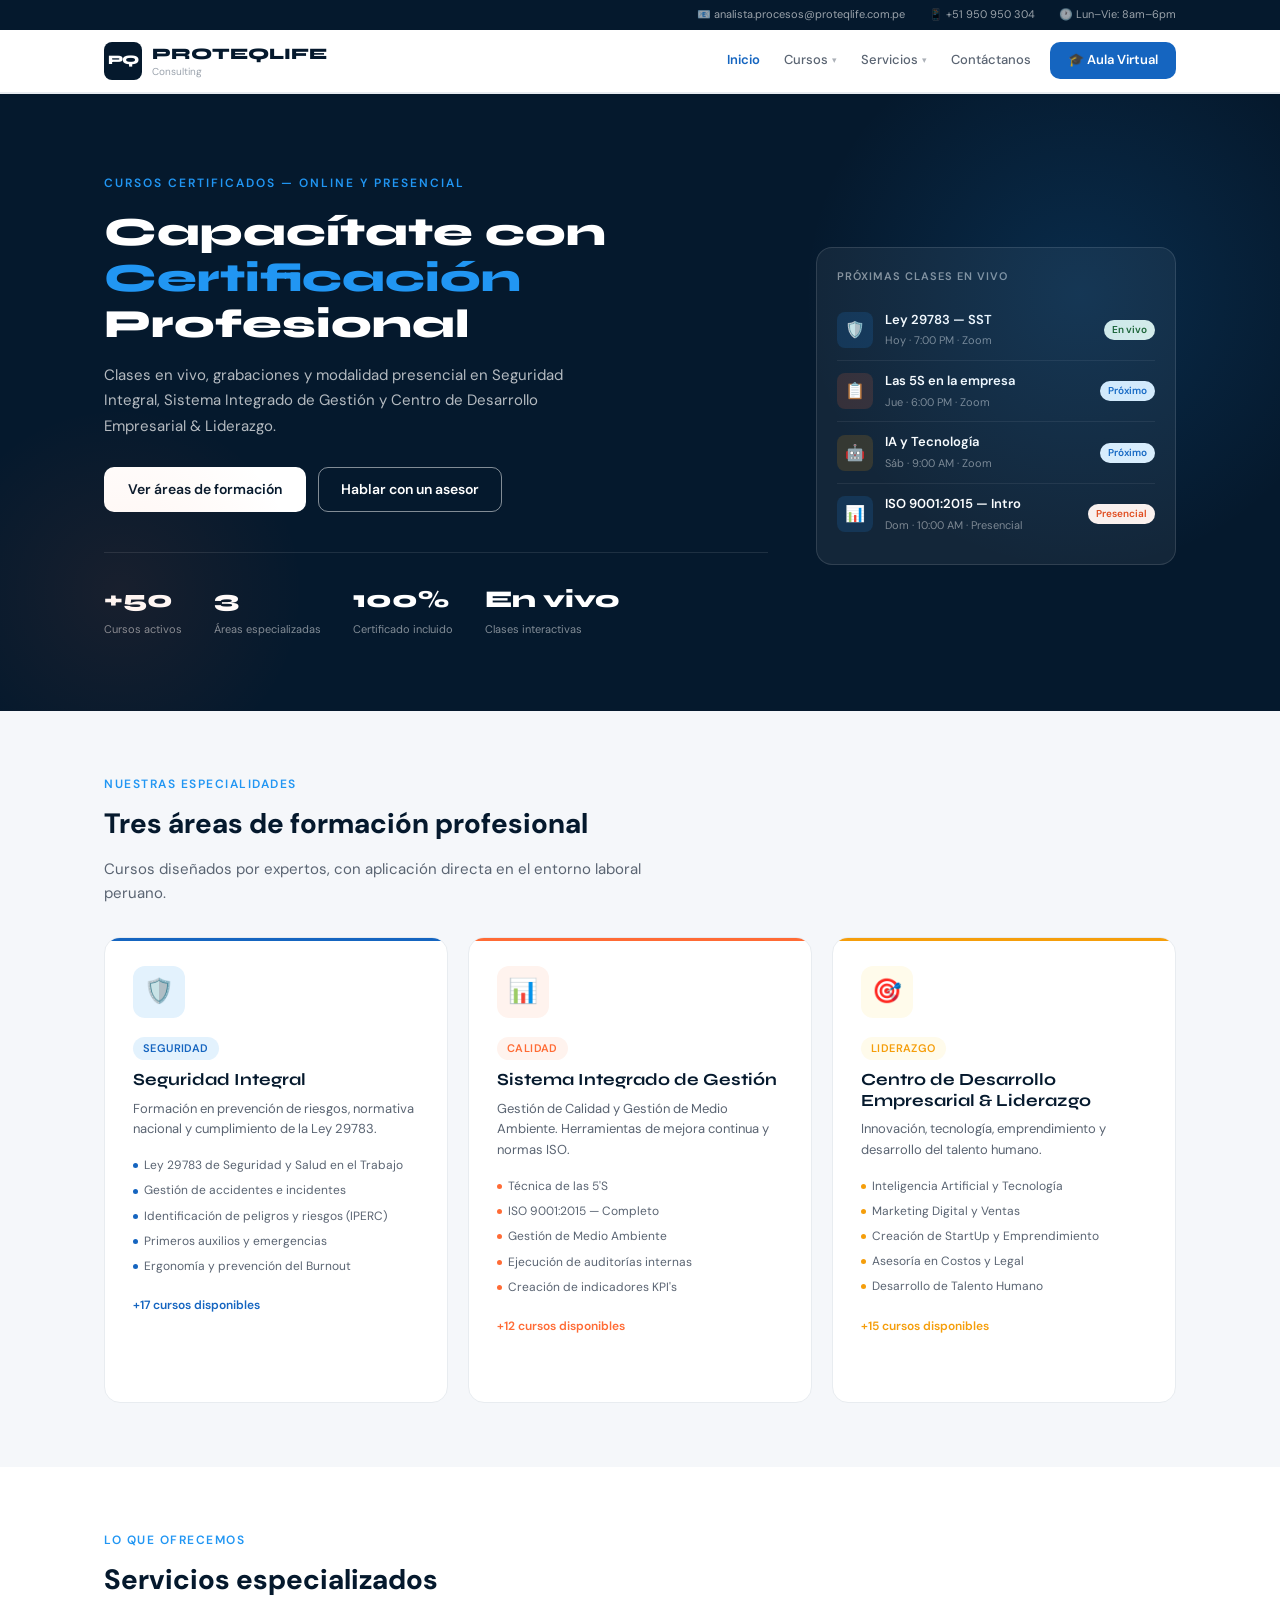
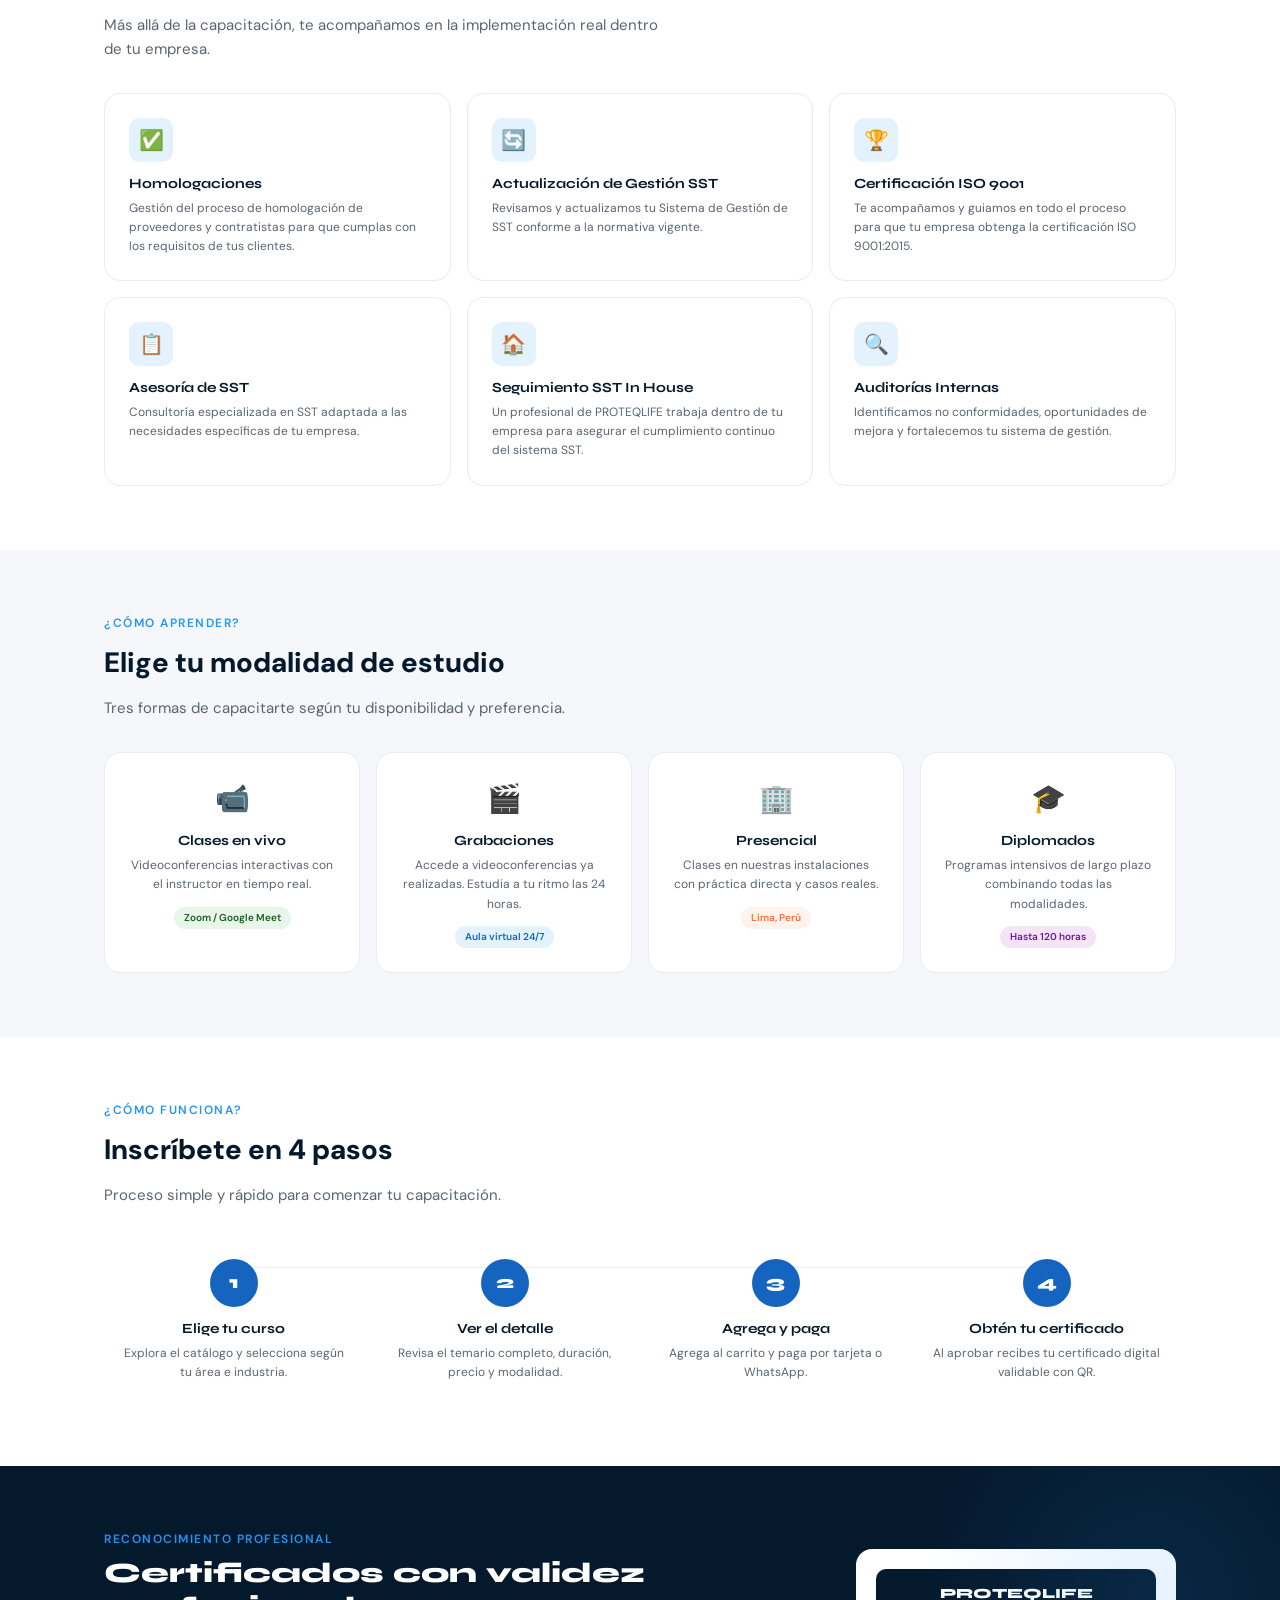
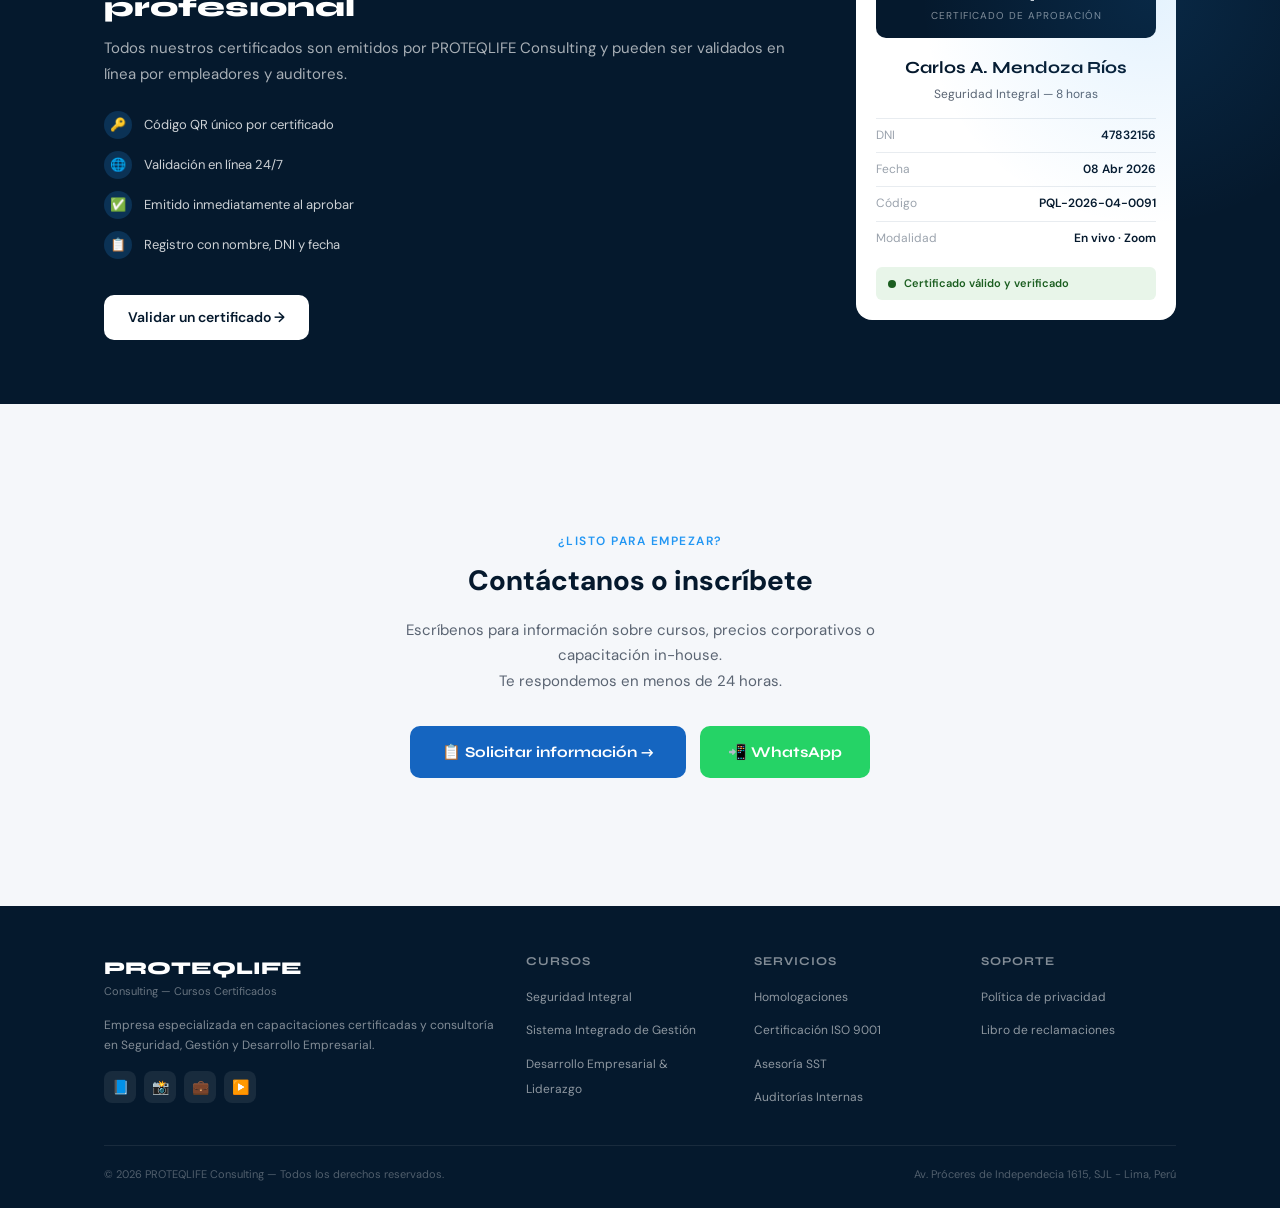
==== commit f33a8c10: "Add files via upload" ====
--- a/index.html
+++ b/index.html
@@ -570,7 +570,7 @@
 
                 <!-- COLUMNA IZQUIERDA: 3 áreas -->
                 <div class="mega-areas">
-                  <div class="mega-area-btn activa" data-area="sso"
+                  <a href="cursos-sso.html" class="mega-area-btn activa" data-area="sso"
                        onmouseenter="activarArea('sso',this)">
                     <span class="mega-area-ic" style="background:#E3F2FD">🛡️</span>
                     <div class="mega-area-info">
@@ -578,8 +578,8 @@
                       <div class="mega-area-sub">SST y prevención de riesgos</div>
                     </div>
                     <span class="mega-area-arrow">›</span>
-                  </div>
-                  <div class="mega-area-btn" data-area="calidad"
+                  </a>
+                  <a href="cursos-calidad.html" class="mega-area-btn" data-area="calidad"
                        onmouseenter="activarArea('calidad',this)">
                     <span class="mega-area-ic" style="background:#FFF3EE">📊</span>
                     <div class="mega-area-info">
@@ -587,8 +587,8 @@
                       <div class="mega-area-sub">Calidad y Medio Ambiente</div>
                     </div>
                     <span class="mega-area-arrow">›</span>
-                  </div>
-                  <div class="mega-area-btn" data-area="liderazgo"
+                  </a>
+                  <a href="cursos-liderazgo.html" class="mega-area-btn" data-area="liderazgo"
                        onmouseenter="activarArea('liderazgo',this)">
                     <span class="mega-area-ic" style="background:#FFFBEB">🎯</span>
                     <div class="mega-area-info">
@@ -596,7 +596,7 @@
                       <div class="mega-area-sub">& Liderazgo</div>
                     </div>
                     <span class="mega-area-arrow">›</span>
-                  </div>
+                  </a>
                 </div>
 
                 <!-- COLUMNA DERECHA: cursos por área -->
@@ -696,7 +696,7 @@
             </div>
           </div>
 
-          <a href="#contacto" class="nav-link">Contáctanos</a>
+          <a href="contacto.html" class="nav-link">Contáctanos</a>
           <a href="aula-virtual.html" class="nav-link nav-aula">🎓 Aula Virtual</a>
         </div>
 
@@ -740,7 +740,7 @@
         <a href="servicio.html?s=auditorias" class="mob-sub">Auditorías Internas</a>
       </div>
     </div>
-    <a href="#contacto"          class="mob-link">📩 Contáctanos</a>
+    <a href="contacto.html"          class="mob-link">📩 Contáctanos</a>
     <a href="aula-virtual.html"  class="mob-link mob-aula">🎓 Aula Virtual</a>
   </div>
 </nav>
@@ -757,7 +757,7 @@
         <p>Clases en vivo, grabaciones y modalidad presencial en Seguridad Integral, Sistema Integrado de Gestión y Centro de Desarrollo Empresarial & Liderazgo.</p>
         <div class="hero-btns">
           <a href="#areas" class="btn-white">Ver áreas de formación</a>
-          <a href="#contacto" class="btn-outline-white">Hablar con un asesor</a>
+          <a href="contacto.html" class="btn-outline-white">Hablar con un asesor</a>
         </div>
         <div class="hero-stats">
           <div><div class="hstat-num">+50</div><div class="hstat-lbl">Cursos activos</div></div>
@@ -924,7 +924,7 @@
           <div class="cert-feat"><div class="feat-dot">✅</div><span>Emitido inmediatamente al aprobar</span></div>
           <div class="cert-feat"><div class="feat-dot">📋</div><span>Registro con nombre, DNI y fecha</span></div>
         </div>
-        <a href="#contacto" class="btn-white" style="display:inline-block;margin-top:8px">Validar un certificado →</a>
+        <a href="contacto.html" class="btn-white" style="display:inline-block;margin-top:8px">Validar un certificado →</a>
       </div>
       <div class="cert-mockup">
         <div class="cm-header"><div class="cm-logo">PROTEQLIFE</div><div class="cm-subtitle">Certificado de aprobación</div></div>
@@ -946,50 +946,19 @@
      CONTACTO
 ═══════════════════════════════════════════ -->
 <section class="contacto" id="contacto">
-  <div class="container">
+  <div class="container" style="text-align:center;padding:64px 24px">
     <div class="section-eyebrow">¿Listo para empezar?</div>
-    <div class="section-title">Contáctanos o inscríbete</div>
-    <div class="contacto-grid">
-      <div>
-        <p style="font-size:14px;color:var(--gray-600);line-height:1.7">Escríbenos para información sobre cursos, precios corporativos o capacitación in-house para tu empresa.</p>
-        <div class="contact-items">
-          <div class="ci"><div class="ci-icon">📧</div><div><div class="ci-label">Correo</div><div class="ci-val">informes@proteqlife.com</div></div></div>
-          <div class="ci"><div class="ci-icon">📱</div><div><div class="ci-label">WhatsApp</div><div class="ci-val">+51 999 000 000</div></div></div>
-          <div class="ci"><div class="ci-icon">📍</div><div><div class="ci-label">Sede</div><div class="ci-val">Lima, Perú</div></div></div>
-          <div class="ci"><div class="ci-icon">🕐</div><div><div class="ci-label">Atención</div><div class="ci-val">Lun–Vie: 8am–6pm · Sáb: 9am–1pm</div></div></div>
-        </div>
-      </div>
-      <div class="contacto-form">
-        <div class="form-title">Solicitar información</div>
-        <div class="form-row">
-          <div class="form-group"><label>Nombre completo</label><input type="text" placeholder="Tu nombre"></div>
-          <div class="form-group"><label>DNI / RUC</label><input type="text" placeholder="Nº documento"></div>
-        </div>
-        <div class="form-group"><label>Correo electrónico</label><input type="email" placeholder="correo@empresa.com"></div>
-        <div class="form-group"><label>Teléfono / WhatsApp</label><input type="tel" placeholder="+51 9XX XXX XXX"></div>
-        <div class="form-group">
-          <label>Área de interés</label>
-          <select>
-            <option value="">Selecciona un área</option>
-            <option>Seguridad Integral</option>
-            <option>Sistema Integrado de Gestión</option>
-            <option>Centro de Desarrollo Empresarial & Liderazgo</option>
-            <option>Servicios de Consultoría</option>
-            <option>Capacitación corporativa</option>
-          </select>
-        </div>
-        <div class="form-group">
-          <label>Modalidad preferida</label>
-          <select>
-            <option value="">Selecciona modalidad</option>
-            <option>Clase en vivo (Zoom)</option>
-            <option>Grabaciones (Aula virtual)</option>
-            <option>Presencial (Lima)</option>
-          </select>
-        </div>
-        <div class="form-group"><label>Mensaje (opcional)</label><textarea placeholder="¿Qué curso o servicio te interesa?"></textarea></div>
-        <button class="form-submit" onclick="enviarForm()">Enviar solicitud →</button>
-      </div>
+    <div class="section-title" style="margin-bottom:14px">Contáctanos o inscríbete</div>
+    <p style="font-size:15px;color:var(--gray-600);max-width:500px;margin:0 auto 32px;line-height:1.7">
+      Escríbenos para información sobre cursos, precios corporativos o capacitación in-house.<br>Te respondemos en menos de 24 horas.
+    </p>
+    <div style="display:flex;gap:14px;justify-content:center;flex-wrap:wrap">
+      <a href="contacto.html" class="btn-primary" style="background:var(--blue);color:#fff;padding:14px 32px;border-radius:10px;font-family:'Syne',sans-serif;font-size:15px;font-weight:700;text-decoration:none;display:inline-flex;align-items:center;gap:8px">
+        📋 Solicitar información →
+      </a>
+      <a href="https://wa.me/51999000000" target="_blank" style="background:#25D366;color:#fff;padding:14px 28px;border-radius:10px;font-family:'Syne',sans-serif;font-size:15px;font-weight:700;text-decoration:none;display:inline-flex;align-items:center;gap:8px">
+        📲 WhatsApp
+      </a>
     </div>
   </div>
 </section>
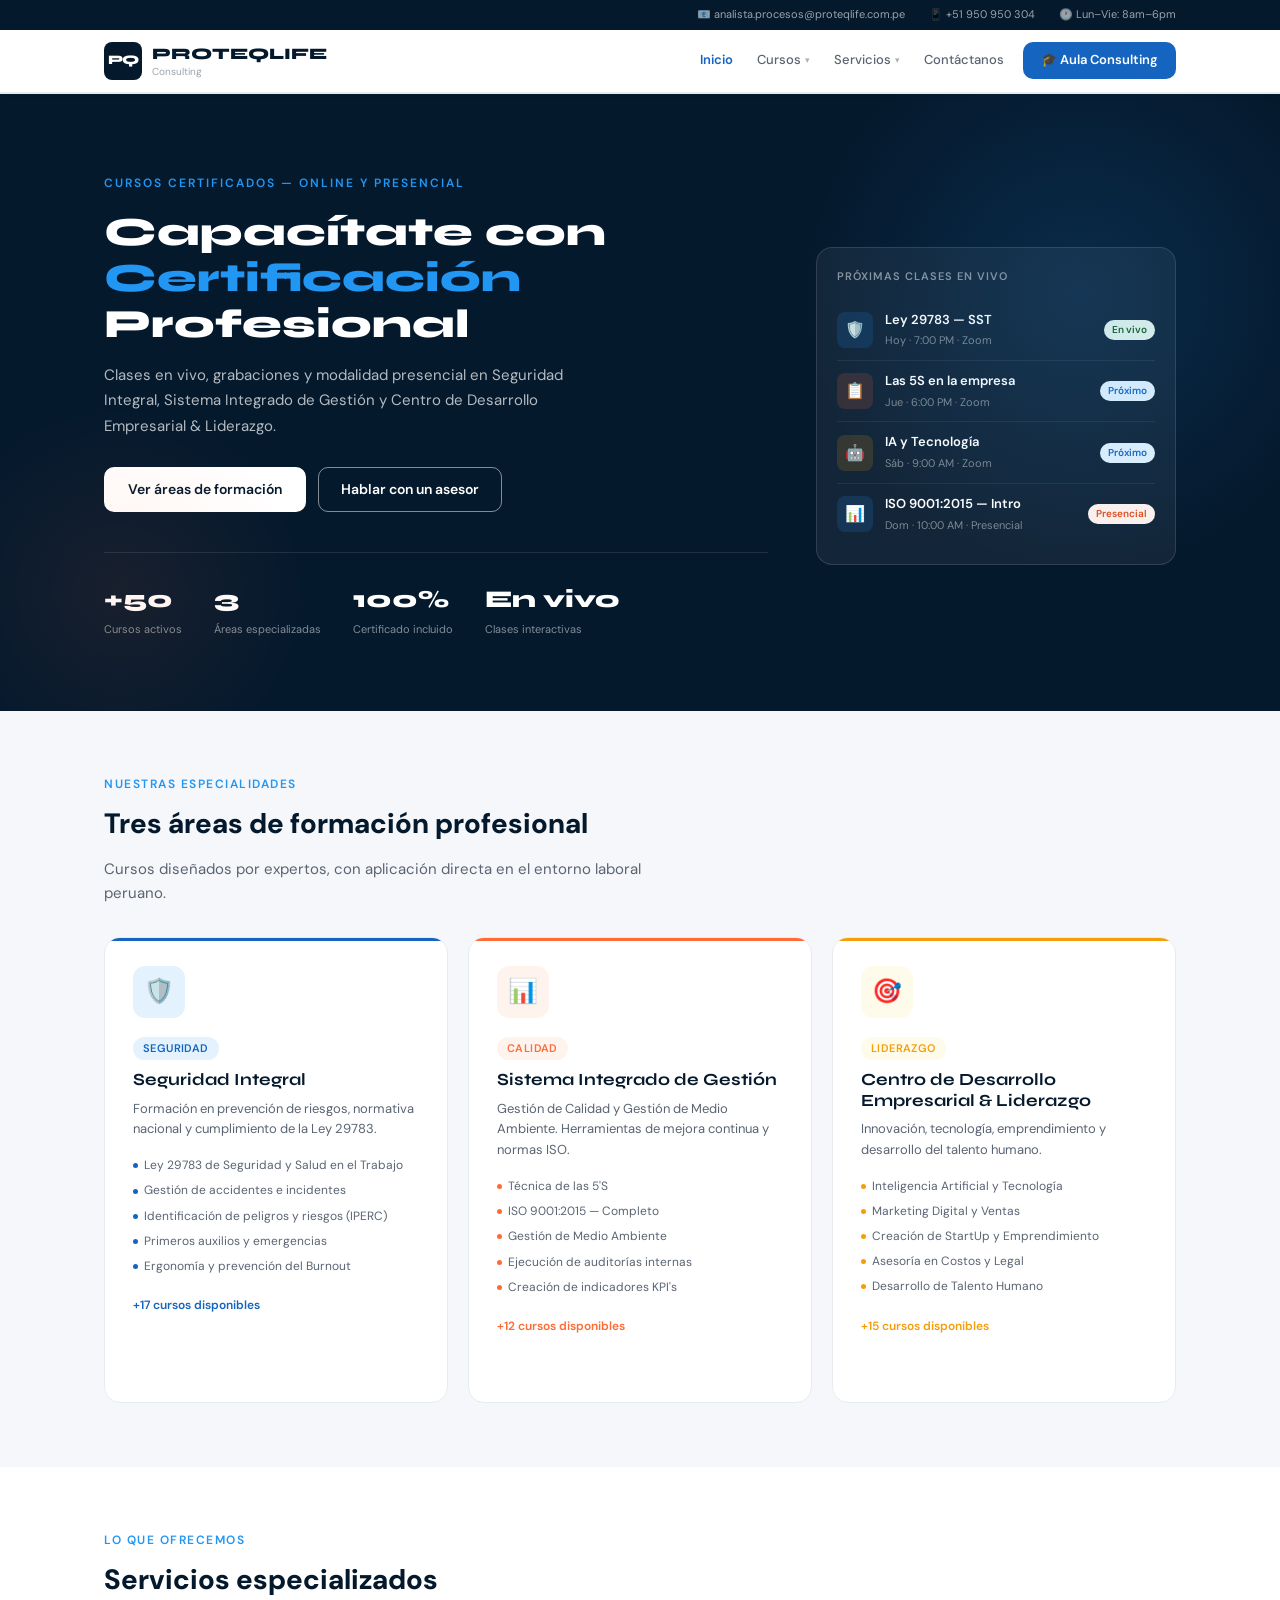
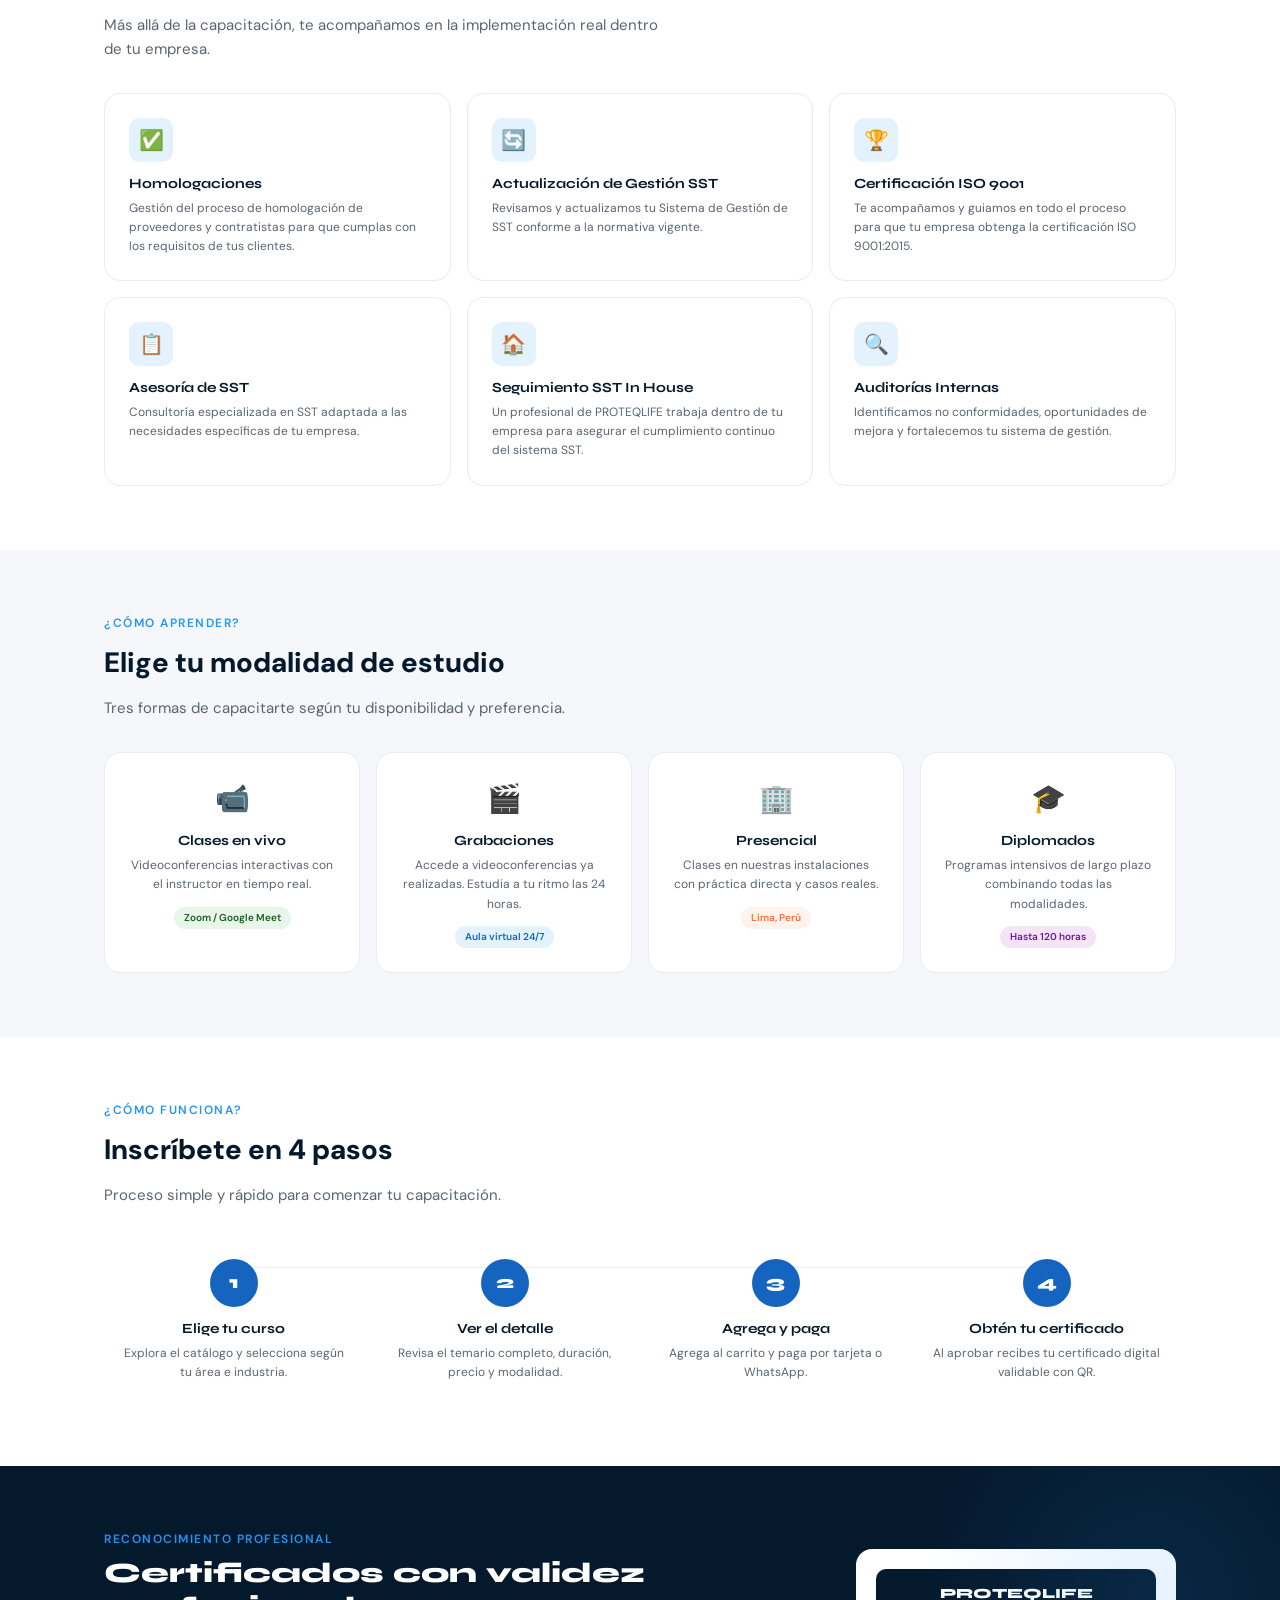
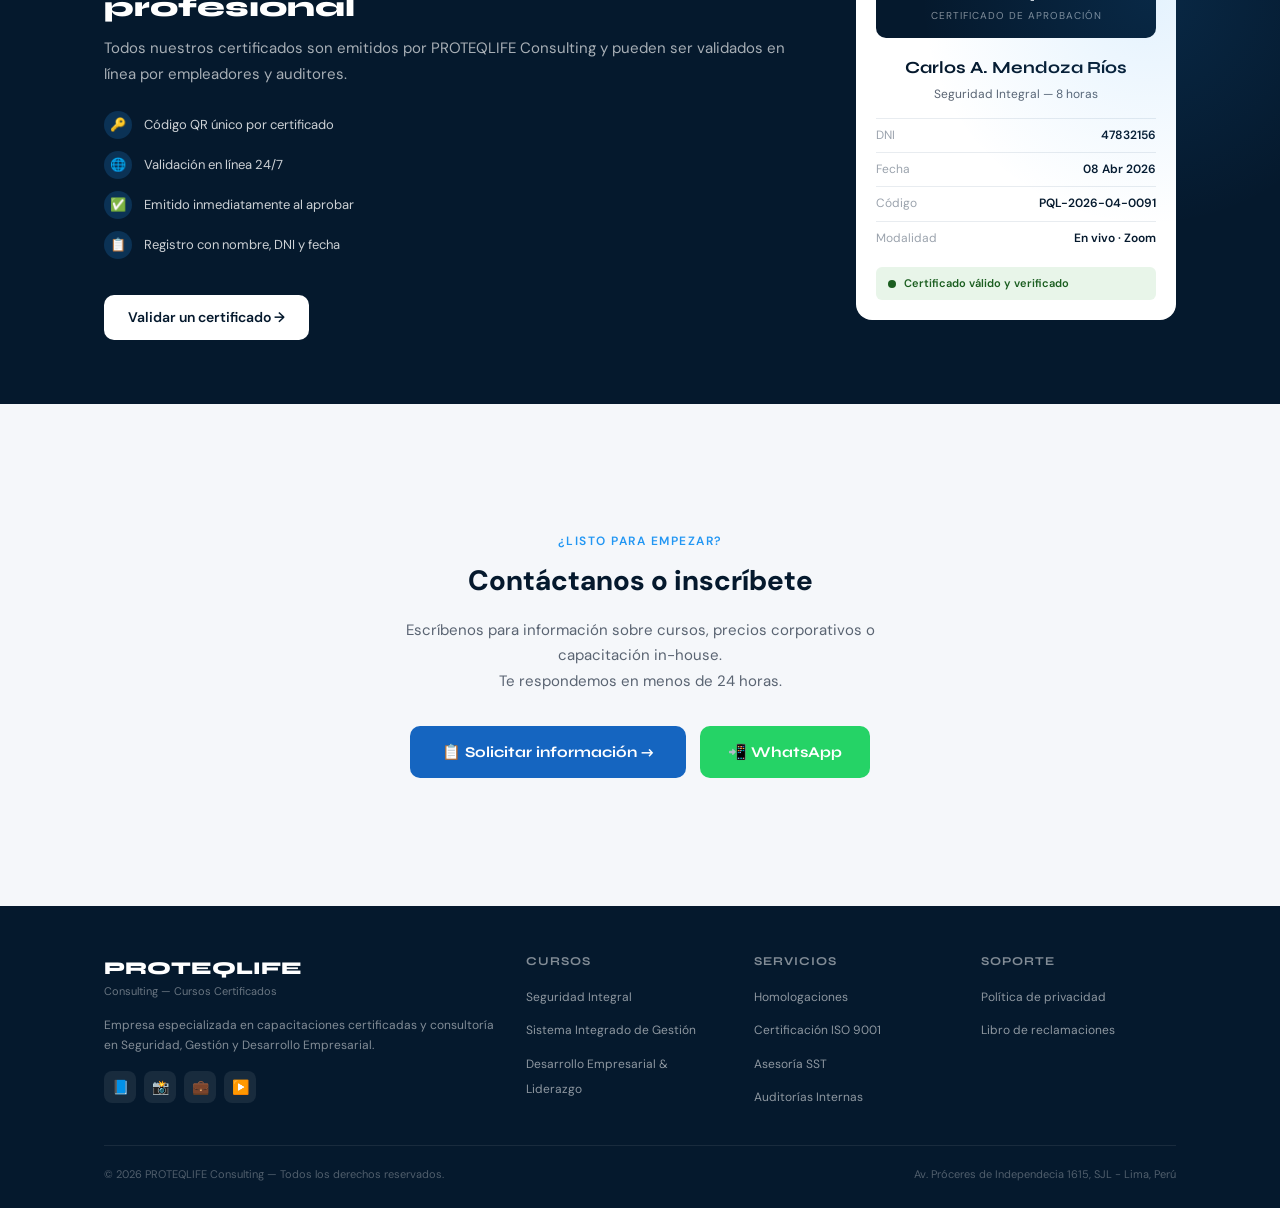
==== commit 7f2df6ff: "Publish Aula Consulting and update course links" ====
--- a/index.html
+++ b/index.html
@@ -697,7 +697,7 @@
           </div>
 
           <a href="contacto.html" class="nav-link">Contáctanos</a>
-          <a href="aula-virtual.html" class="nav-link nav-aula">🎓 Aula Virtual</a>
+          <a href="https://adriancaleb1428-blip.github.io/proteqlife-web/aula/" class="nav-link nav-aula">🎓 Aula Consulting</a>
         </div>
 
         <!-- Hamburger móvil -->
@@ -741,7 +741,7 @@
       </div>
     </div>
     <a href="contacto.html"          class="mob-link">📩 Contáctanos</a>
-    <a href="aula-virtual.html"  class="mob-link mob-aula">🎓 Aula Virtual</a>
+    <a href="https://adriancaleb1428-blip.github.io/proteqlife-web/aula/" class="mob-link mob-aula">🎓 Aula Consulting</a>
   </div>
 </nav>
 
